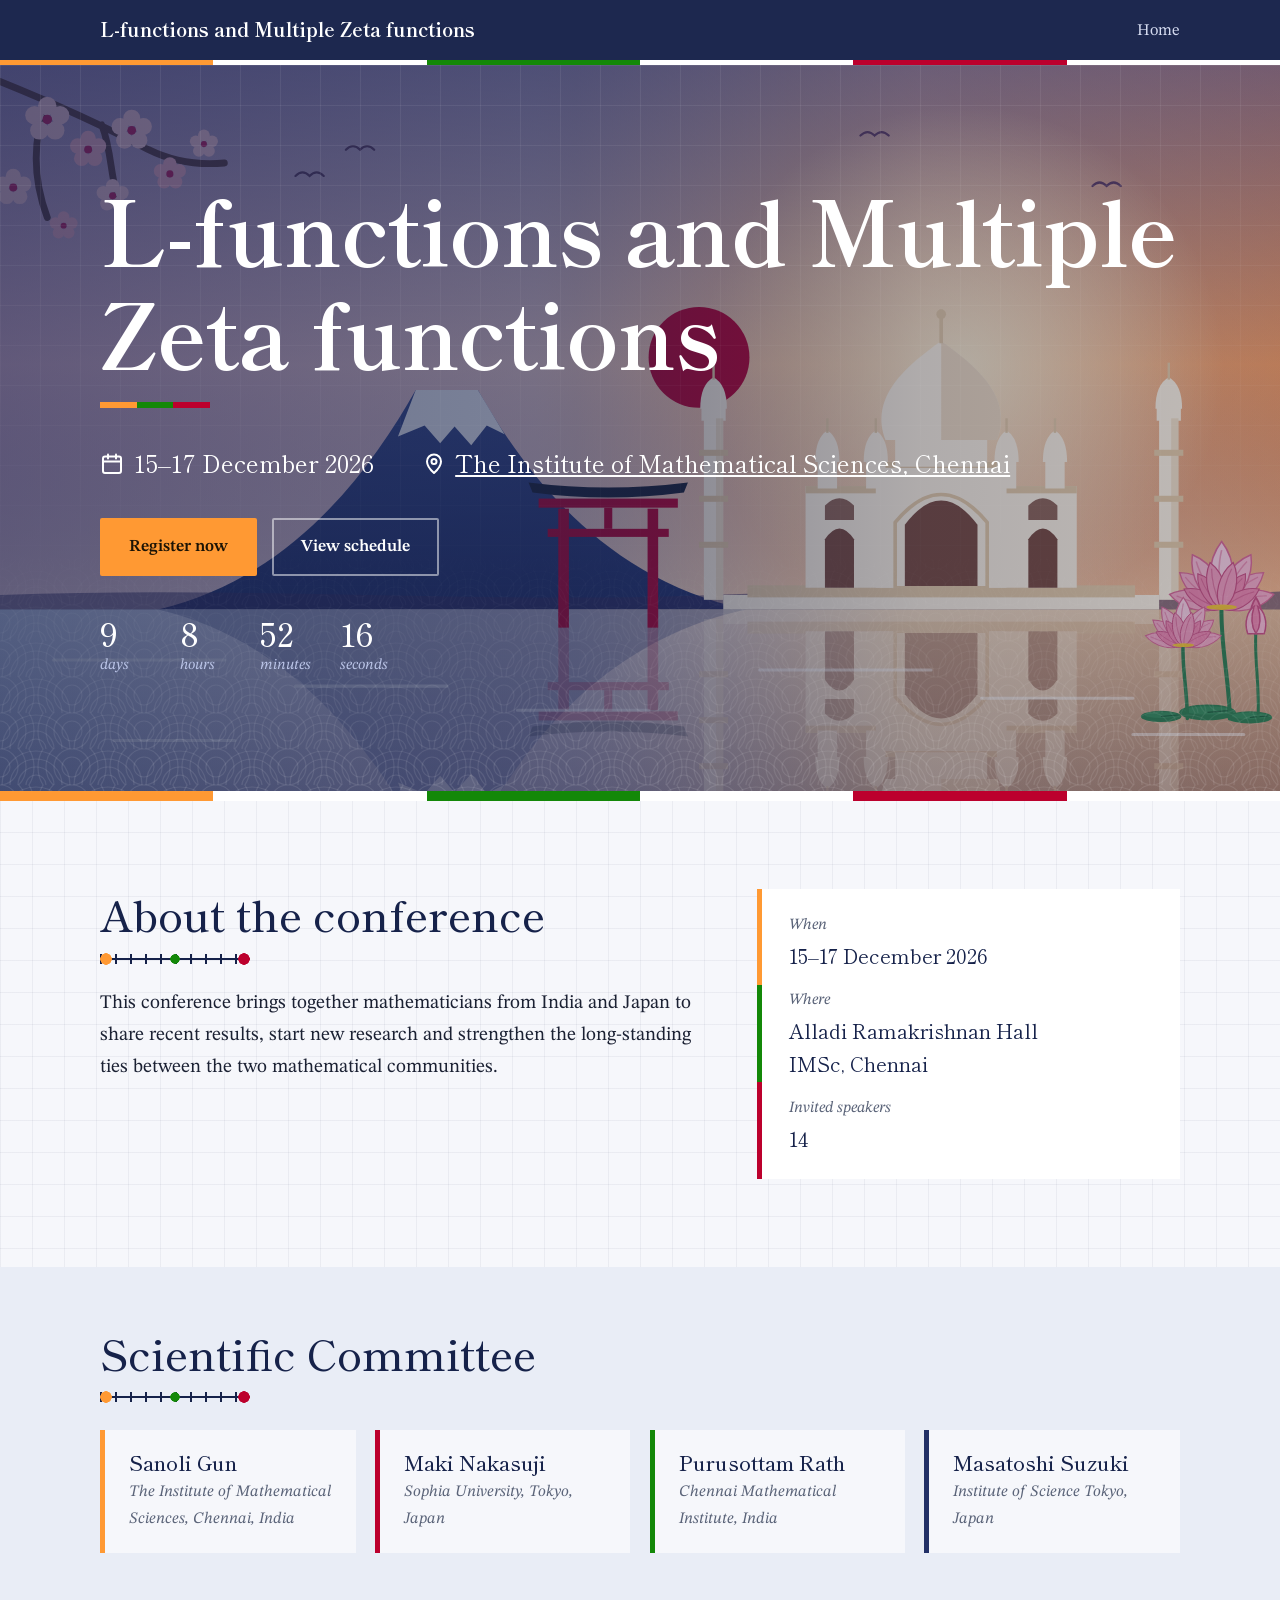
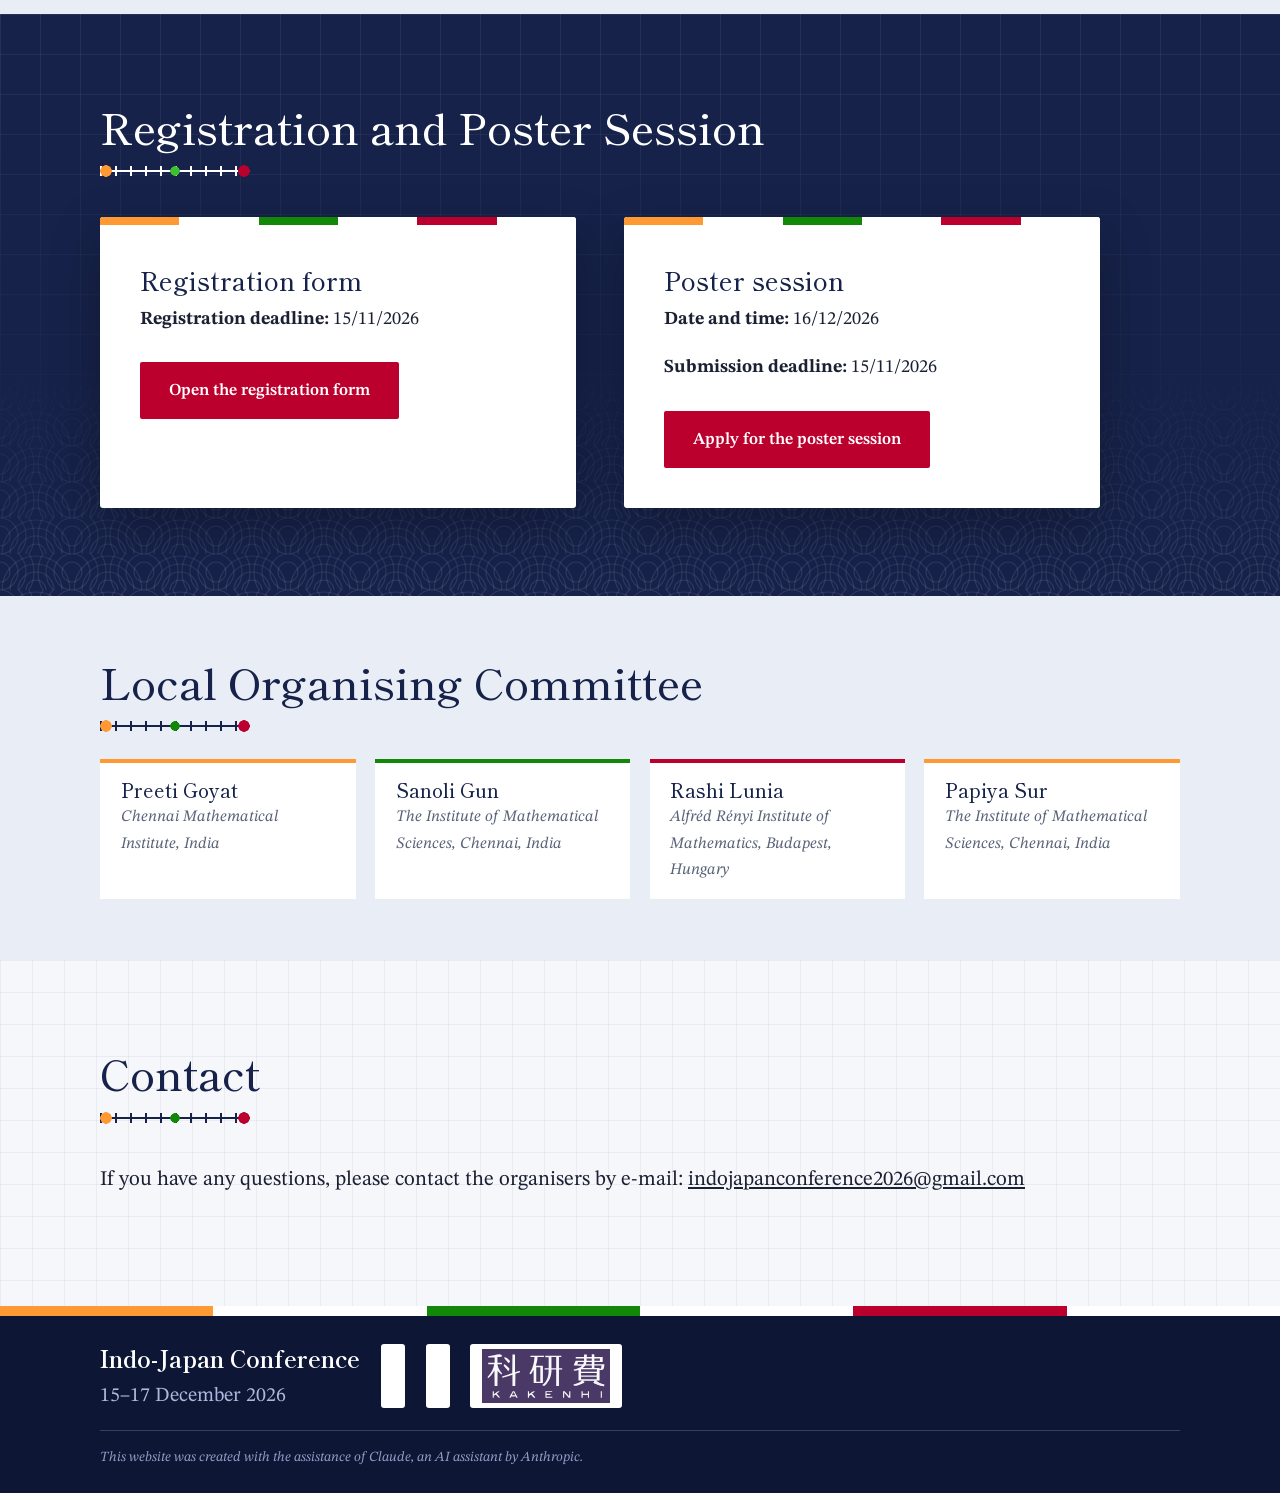
==== index.html @ 146fe0bf "Update conference description text" ====
<!DOCTYPE html>
<html lang="en">
<head>
<meta charset="UTF-8">
<meta name="viewport" content="width=device-width, initial-scale=1">
<!-- Search engines: title (about 60 characters) and description (about 155 characters) -->
<title>Indo-Japan Conference</title>
<meta name="description" content=" L-functions and Multiple Zeta functions, 15–17 December 2026, IMSc Chennai. Speakers, schedule, registration and travel information.">
<meta name="theme-color" content="#16224A">

<link rel="canonical" href="https://gkgaurav2202.github.io/L-functions and Multiple Zeta functions/">

<!-- Preview when the link is shared on WhatsApp, LinkedIn, e-mail and so on -->
<meta property="og:type" content="website">
<meta property="og: title" content=" L-functions and Multiple Zeta functions, 15–17 December 2026">
<meta property="og: description" content=" The Institute of Mathematical Sciences, Chennai. Speakers, schedule, registration and travel information.">
<meta property="og:url" content="https://gkgaurav2202.github.io/L-functions and Multiple Zeta functions/">
<meta property="og:image" content="https://gkgaurav2202.github.io/L-functions and Multiple Zeta functions/share.jpg">
<meta name="twitter:card" content="summary_large_image">

<!-- Google Search Console: remove the arrows around the next line and paste the code Google gives you -->
<meta name="google-site-verification" content="HwJJioIy0A5GZD3uEQalhHH--fMEt3Ql0PctQBB187Q" />
  
<link rel="icon" href="favicon.jpg" type="image/jpeg">
<link rel="apple-touch-icon" href="favicon.jpg">
<link rel="preconnect" href="https://fonts.googleapis.com">
<link rel="preconnect" href="https://fonts.gstatic.com" crossorigin>
<link href="https://fonts.googleapis.com/css2?family=Shippori+Mincho:wght@500;700&family=STIX+Two+Text:ital,wght@0,400;0,500;0,600;1,400;1,500&display=swap" rel="stylesheet">
<link rel="stylesheet" href="style.css">

<!-- Event information for search engines (EDIT: check the venue, and replace the address in "url") -->
<script type="application/ld+json">
{
  "@context": "https://schema.org",
  "@type": "Event",
  "name": "L-functions and Multiple Zeta functions ",
  "description": "A conference bringing together mathematicians from India and Japan to share recent results.",
  "startDate": "2026-12-15",
  "endDate": "2026-12-17",
  "eventStatus": "https://schema.org/EventScheduled",
  "eventAttendanceMode": "https://schema.org/OfflineEventAttendanceMode",
  "location": {
    "@type": "Place",
    "name": "Alladi Ramakrishnan Hall, The Institute of Mathematical Sciences",
    "address": { "@type": "PostalAddress", "addressLocality": "Chennai", "addressCountry": "IN" }
  },
  "url": "https://gkgaurav.github.io/Indo-Japan-Conference/"
}
</script>
</head>

<body>

<header class="nav" id="site-header">
  <div class="wrap">
    <a class="brand" href="index.html">L-functions and Multiple Zeta functions</a>
    <nav aria-label="Main"><ul><li><a href="index.html">Home</a></li></ul></nav>
  </div>
</header>
<script src="nav.js"></script>

<main id="top">

<!-- ================= HERO ================= -->
<div class="hero">
  <div class="hero-pics" aria-hidden="true">
    <img class="pic-scene" src="title.svg" alt="">
  </div>
  <div class="wrap">
    <h1>L-functions and Multiple Zeta functions</h1>
    <dl class="hero-meta">
      <div><dt style="position:absolute;width:1px;height:1px;overflow:hidden;clip:rect(0 0 0 0);white-space:nowrap">Dates</dt><dd><svg width="1em" height="1em" viewBox="0 0 24 24" fill="none" stroke="currentColor" stroke-width="2" stroke-linecap="round" stroke-linejoin="round" aria-hidden="true" style="vertical-align:-.12em;margin-right:.4em"><rect x="3" y="4.5" width="18" height="16.5" rx="2"/><line x1="3" y1="9.5" x2="21" y2="9.5"/><line x1="8" y1="2.5" x2="8" y2="6.5"/><line x1="16" y1="2.5" x2="16" y2="6.5"/></svg>15–17 December 2026</dd></div>
      <div><dt style="position:absolute;width:1px;height:1px;overflow:hidden;clip:rect(0 0 0 0);white-space:nowrap">Venue</dt><dd><svg width="1em" height="1em" viewBox="0 0 24 24" fill="none" stroke="currentColor" stroke-width="2" stroke-linecap="round" stroke-linejoin="round" aria-hidden="true" style="vertical-align:-.12em;margin-right:.4em"><path d="M12 21s-7-6.2-7-11.5a7 7 0 0 1 14 0C19 14.8 12 21 12 21z"/><circle cx="12" cy="9.5" r="2.5"/></svg><a href="https://www.imsc.res.in/" target="_blank" rel="noopener noreferrer">The Institute of Mathematical Sciences, Chennai</a></dd></div>
    </dl>
    <div class="hero-actions">
      <a class="btn btn-primary" href="#register">Register now</a>
      <a class="btn btn-ghost" href="schedule.html">View schedule</a>
    </div>

    <div class="countdown" id="countdown" aria-live="off" hidden>
      <div><b id="cd-d">0</b><span>days</span></div>
      <div><b id="cd-h">0</b><span>hours</span></div>
      <div><b id="cd-m">0</b><span>minutes</span></div>
      <div><b id="cd-s">0</b><span>seconds</span></div>
    </div>
  </div>
</div>
<div class="band" aria-hidden="true"></div>

<!-- ================= ABOUT ================= -->
<section id="about">
  <div class="wrap about-grid">
    <div>
      <div class="sec-head" style="margin-bottom:1.4rem">
        <h2>About the conference</h2>
      </div>
      <!-- EDIT: replace this text with your own description -->
      <p>This conference brings together mathematicians from India and Japan to share recent results, start new research and strengthen the long-standing ties between the two mathematical communities.</p>
    </div>

    <aside class="facts" aria-label="Key facts">
      <dl>
        <dt>When</dt>
        <dd>15–17 December 2026</dd>
        <dt>Where</dt>
        <dd>Alladi Ramakrishnan Hall<br>
          IMSc, Chennai</dd>
        <dt>Invited speakers</dt>
        <dd>14</dd>
      </dl>
    </aside>
  </div>
</section>
<!-- ================= SCIENTIFIC COMMITTEE ================= -->
<section id="sc" class="compact" style="background-color:#E9EDF6; background-image:none">
  <div class="wrap">
    <div class="sec-head" style="margin-bottom:1.6rem">
      <h2>Scientific Committee</h2>
    </div>

    <!-- EDIT: replace each name and institution. Copy a whole <li>...</li> block to add a member. -->
    <ul class="speakers">
      <li class="speaker"><h3>Sanoli Gun</h3><p class="aff">The Institute of Mathematical Sciences, Chennai, India</p></li>
      <li class="speaker"><h3>Maki Nakasuji</h3><p class="aff">Sophia University, Tokyo, Japan</p></li>
      <li class="speaker"><h3>Purusottam Rath</h3><p class="aff">Chennai Mathematical Institute, India</p></li>
      <li class="speaker"><h3>Masatoshi Suzuki</h3><p class="aff">Institute of Science Tokyo, Japan</p></li>
    </ul>
  </div>
</section>

<!-- ================= REGISTRATION ================= -->
<section id="register">
  <div class="wrap">
    <div class="sec-head">
      <h2>Registration and Poster Session</h2>
    </div>

    <div class="reg-grid">

      <!-- BOX 1: registration -->
      <div class="reg-card">
        <div class="reg-body">
          <h3>Registration form</h3>
          <p><b>Registration deadline:</b> 15/11/2026</p>

          <!-- EDIT: paste your Google Form link in the href below -->
          <a class="btn" href="https://forms.gle/MfZDZU5f17SKBm5NA" target="_blank" rel="noopener noreferrer">Open the registration form</a>
        </div>
      </div>

      <!-- BOX 2: poster session (EDIT every "To be announced"; delete this whole box if you do not want it) -->
      <div class="reg-card">
        <div class="reg-body">
          <h3>Poster session</h3>
          <p><b>Date and time:</b> 16/12/2026</p>
          <p><b>Submission deadline:</b> 15/11/2026</p>
          <!-- EDIT: paste the link of the poster form (or an email link such as mailto:your-email@example.com) in the href below -->
          <a class="btn" href="https://forms.gle/d2ALkyGEgwiprrQc6" target="_blank" rel="noopener noreferrer">Apply for the poster session</a>
        </div>
      </div>

    </div>
  </div>
</section>


  <!-- ================= LOCAL ORGANISING COMMITTEE ================= -->
<section id="oc" class="compact"  style="background-color:#E9EDF6; background-image:none">
  <div class="wrap">
    <div class="sec-head" style="margin-bottom:1.6rem">
      <h2>Local Organising Committee</h2>
    </div>
    <ul class="organisers">
      <li><h3>Preeti Goyat</h3><p>Chennai Mathematical Institute, India</p></li>
      <li><h3>Sanoli Gun </h3><p>The Institute of Mathematical Sciences, Chennai, India</p></li>
      <li><h3>Rashi Lunia </h3><p>Alfréd Rényi Institute of Mathematics, Budapest, Hungary</p></li>
      <li><h3>Papiya Sur</h3><p>The Institute of Mathematical Sciences, Chennai, India</p></li>
    </ul>
  </div>
</section>
  <!-- ================= CONTACT ================= -->
<section id="contact">
  <div class="wrap">
    <div class="sec-head">
      <h2>Contact</h2>
    </div>
    <div class="info-grid">
        <p>If you have any questions, please contact the organisers by e-mail:
        <a href="mailto:indojapanconference2026@gmail.com">indojapanconference2026@gmail.com</a></p>
      </div>
    </div>
</section>

</main>

<footer id="site-footer">
  <div class="wrap"><div><strong>L-functions and Multiple Zeta functions</strong><br>15–17 December 2026</div></div>
</footer>
<script src="footer.js"></script>

<script>
  // Countdown to 15 December 2026, 09:00 local time
  (function () {
    var target = new Date(2026, 11, 15, 9, 0, 0).getTime();
    var box = document.getElementById('countdown');
    var d = document.getElementById('cd-d'), h = document.getElementById('cd-h'),
        m = document.getElementById('cd-m'), s = document.getElementById('cd-s');
    function tick() {
      var diff = target - Date.now();
      if (diff <= 0) { box.hidden = true; return; }
      box.hidden = false;
      d.textContent = Math.floor(diff / 864e5);
      h.textContent = Math.floor(diff % 864e5 / 36e5);
      m.textContent = Math.floor(diff % 36e5 / 6e4);
      s.textContent = Math.floor(diff % 6e4 / 1e3);
    }
    tick();
    setInterval(tick, 1000);
  })();
</script>
</body>
</html>
---- style.css ----
/* ============ Indo-Japan Conference: shared stylesheet ============ */
:root {
  /* India */
  --saffron:  #FF9933;
  --green:    #138808;
  /* Japan */
  --crimson:  #BC002D;
  /* Shared indigo */
  --indigo:   #16224A;
  --indigo-2: #223067;

  --paper:    #F6F7FB;
  --white:    #FFFFFF;
  --ink:      #1B2133;
  --muted:    #5B6479;
  --line:     #D9DEE9;

  /* saffron | white | green  ·  white | crimson | white */
  --ribbon: linear-gradient(90deg,
    var(--saffron) 0 16.66%, #fff 16.66% 33.33%, var(--green) 33.33% 50%,
    #fff 50% 66.66%, var(--crimson) 66.66% 83.33%, #fff 83.33% 100%);

  /* wave pattern used on the dark sections */
  --waves: url("data:image/svg+xml,%3Csvg xmlns='http://www.w3.org/2000/svg' width='72' height='36' viewBox='0 0 72 36'%3E%3Cg fill='none' stroke='%23ffffff' stroke-opacity='.10' stroke-width='1.2'%3E%3Ccircle cx='36' cy='36' r='34'/%3E%3Ccircle cx='36' cy='36' r='26'/%3E%3Ccircle cx='36' cy='36' r='18'/%3E%3Ccircle cx='36' cy='36' r='10'/%3E%3Ccircle cx='0' cy='18' r='34'/%3E%3Ccircle cx='0' cy='18' r='26'/%3E%3Ccircle cx='0' cy='18' r='18'/%3E%3Ccircle cx='0' cy='18' r='10'/%3E%3Ccircle cx='72' cy='18' r='34'/%3E%3Ccircle cx='72' cy='18' r='26'/%3E%3Ccircle cx='72' cy='18' r='18'/%3E%3Ccircle cx='72' cy='18' r='10'/%3E%3C/g%3E%3C/svg%3E");

  --display: "Shippori Mincho", "Hiragino Mincho ProN", "Noto Serif", Georgia, serif;
  --text:    "STIX Two Text", "Times New Roman", Times, Georgia, serif;
  --wrap: 1080px;
}

*, *::before, *::after { box-sizing: border-box; }
html { scroll-behavior: smooth; scroll-padding-top: 72px; }
body {
  margin: 0;
  font-family: var(--text);
  font-size: 1.15rem;
  line-height: 1.65;
  color: var(--ink);
  background-color: var(--paper);
  background-image:
    linear-gradient(rgba(22,34,74,.05) 1px, transparent 1px),
    linear-gradient(90deg, rgba(22,34,74,.05) 1px, transparent 1px);
  background-size: 32px 32px;
  -webkit-font-smoothing: antialiased;
}
h1, h2, h3 { font-family: var(--display); font-weight: 500; line-height: 1.15; margin: 0; }
p { margin: 0 0 1em; }
a { color: inherit; }
:focus-visible { outline: 3px solid var(--saffron); outline-offset: 3px; border-radius: 2px; }
.wrap { width: min(var(--wrap), 100% - 2.5rem); margin-inline: auto; }

/* ---------- Navigation ---------- */
.nav { position: sticky; top: 0; z-index: 50; background: rgba(22,34,74,.97); backdrop-filter: blur(6px); }
.nav::after { content: ""; display: block; height: 5px; background: var(--ribbon); }
.nav .wrap { display: flex; align-items: center; justify-content: space-between; gap: 1.2rem; min-height: 60px; }
.brand { color: #fff; text-decoration: none; font-family: var(--display); font-size: 1.2rem; font-weight: 700; white-space: nowrap; }
.nav nav { min-width: 0; }
.nav ul { list-style: none; display: flex; gap: 1.5rem; margin: 0; padding: 0; overflow-x: auto; scrollbar-width: none; }
.nav ul::-webkit-scrollbar { display: none; }
.nav li a { color: #D5DBF0; text-decoration: none; font-size: 1.02rem; white-space: nowrap; padding: .3rem 0; border-bottom: 2px solid transparent; }
.nav li a:hover, .nav li a[aria-current="page"] { color: #fff; border-color: var(--saffron); }
@media (max-width: 1000px) { .brand { display: none; } }

/* ---------- Hero (home and page banners) ---------- */
.hero {
  position: relative; overflow: hidden; isolation: isolate;
  background: var(--indigo); color: #fff;
  padding: clamp(4rem, 9vw, 7rem) 0 clamp(4.5rem, 9vw, 7rem);
}
.hero.slim { padding: clamp(3rem, 6vw, 4.5rem) 0 clamp(3.2rem, 6vw, 4.8rem); }
.hero::after {   /* graph-paper grid fading downward */
  content: ""; position: absolute; inset: 0; z-index: -3;
  background-image:
    linear-gradient(rgba(255,255,255,.07) 1px, transparent 1px),
    linear-gradient(90deg, rgba(255,255,255,.07) 1px, transparent 1px);
  background-size: 40px 40px;
  -webkit-mask-image: linear-gradient(to bottom, #000 0%, transparent 80%);
          mask-image: linear-gradient(to bottom, #000 0%, transparent 80%);
}
.hero::before {  /* seigaiha waves rising from the bottom */
  content: ""; position: absolute; inset: 0; z-index: -3;
  background-image: var(--waves);
  background-size: 72px 36px;
  -webkit-mask-image: linear-gradient(to top, #000 0%, transparent 34%);
          mask-image: linear-gradient(to top, #000 0%, transparent 34%);
}
.hero h1 { font-size: clamp(2.7rem, 7.5vw, 5.6rem); font-weight: 700; letter-spacing: -.01em; }
.hero.slim h1 { font-size: clamp(2.3rem, 5.5vw, 3.8rem); }
.hero h1::after {
  content: ""; display: block; width: 110px; height: 6px; margin-top: 1.2rem;
  background: linear-gradient(90deg, var(--saffron) 0 33.3%, var(--green) 33.3% 66.6%, var(--crimson) 66.6% 100%);
}
.hero .theme { margin: 1.3rem 0 0; font-style: italic; font-size: clamp(1.4rem, 3vw, 2rem); color: #FFD7A6; }
.hero-meta { margin: 2.2rem 0 0; display: flex; flex-wrap: wrap; gap: 1.2rem 3rem; }
.hero-meta dt { font-size: .95rem; color: #B9C3E6; font-style: italic; }
.hero-meta dd { margin: 0; font-family: var(--display); font-size: 1.5rem; }
.hero-actions { margin-top: 2.2rem; display: flex; flex-wrap: wrap; gap: .9rem; }
.btn {
  display: inline-block; padding: .8rem 1.7rem; border-radius: 2px;
  font-weight: 600; font-size: 1.05rem; text-decoration: none;
  border: 2px solid transparent; transition: background .2s, color .2s, border-color .2s;
}
.btn-primary { background: var(--saffron); color: #1b1305; }
.btn-primary:hover { background: #FFAA55; }
.btn-ghost { border-color: rgba(255,255,255,.5); color: #fff; }
.btn-ghost:hover { background: rgba(255,255,255,.12); }

.countdown { margin-top: 2.6rem; display: flex; gap: 1.6rem; }
.countdown div { min-width: 3.4rem; }
.countdown b { display: block; font-family: var(--display); font-size: 2rem; font-weight: 500; line-height: 1; }
.countdown span { font-size: .95rem; color: #B9C3E6; font-style: italic; }
.countdown[hidden] { display: none; }

/* Framed definition in the hero */
.blackboard {
  margin-top: 3rem; padding: 1.2rem 1.6rem .6rem;
  border: 1px solid rgba(255,255,255,.3); outline: 1px solid rgba(255,255,255,.14); outline-offset: 5px;
  background: rgba(8,14,40,.38); color: #fff; overflow-x: auto;
}
.blackboard .tex { font-size: clamp(.95rem, 2.1vw, 1.4rem); }
.blackboard mjx-container { margin: .3em 0 !important; }
.blackboard .cap { margin: .2rem 0 .6rem; font-size: 1rem; color: #C8D0EC; font-style: italic; }

.band { height: 10px; background: var(--ribbon); }

/* ---------- Sections ---------- */
section { padding: clamp(3.2rem, 7vw, 5.5rem) 0; }
section.compact { padding: clamp(2.5rem, 5vw, 3.8rem) 0; }
.sec-head { max-width: 60ch; margin-bottom: 2.4rem; }
.sec-head h2 { font-size: clamp(1.9rem, 4.2vw, 2.7rem); color: var(--indigo); }
.sec-head h2::after {   /* number line */
  content: ""; display: block; width: 150px; height: 14px; margin-top: .8rem;
  background:
    radial-gradient(circle at 6px 50%, var(--saffron) 5.5px, transparent 6px),
    radial-gradient(circle at calc(100% - 6px) 50%, var(--crimson) 5.5px, transparent 6px),
    radial-gradient(circle at 50% 50%, var(--green) 4.5px, transparent 5px),
    repeating-linear-gradient(90deg, var(--indigo) 0 2px, transparent 2px 15px) center / 100% 10px no-repeat,
    linear-gradient(var(--indigo), var(--indigo)) center / 100% 2px no-repeat;
}
.sec-head p { margin-top: .9rem; color: var(--muted); font-style: italic; }

/* About */
.about-grid { display: grid; grid-template-columns: 1.4fr 1fr; gap: clamp(2rem, 5vw, 4rem); align-items: start; }
.about-grid p { font-size: 1.2rem; }
.theorem { margin: 1.6rem 0 0; padding: 1rem 1.4rem .6rem; background: var(--white); border-left: 4px solid var(--crimson); }
.theorem p { font-size: 1.12rem; }
.facts {
  background: var(--white); padding: 1.5rem 1.7rem;
  border-left: 5px solid; border-image: linear-gradient(to bottom, var(--saffron) 0 33.3%, var(--green) 33.3% 66.6%, var(--crimson) 66.6% 100%) 1;
}
.facts dl { margin: 0; }
.facts dt { font-size: .98rem; color: var(--muted); font-style: italic; }
.facts dd { margin: 0 0 1rem; font-family: var(--display); font-size: 1.25rem; color: var(--indigo); }
.facts dd:last-child { margin-bottom: 0; }
@media (max-width: 800px) { .about-grid { grid-template-columns: 1fr; } }

/* Speakers */
#speakers { background-color: var(--white); background-image: none; }
.speakers { list-style: none; margin: 0; padding: 0; display: grid; grid-template-columns: repeat(auto-fill, minmax(250px, 1fr)); gap: 1.2rem; }
.speaker { --c: var(--saffron); padding: 1.3rem 1.5rem; background: var(--paper); border-left: 5px solid var(--c); }
.speaker:nth-child(4n+2) { --c: var(--crimson); }
.speaker:nth-child(4n+3) { --c: var(--green); }
.speaker:nth-child(4n+4) { --c: var(--indigo-2); }
.speaker h3 { font-size: 1.3rem; color: var(--indigo); }
.speaker .aff { margin: .3rem 0 0; font-size: 1rem; color: var(--muted); font-style: italic; }

/* Organisers */
.organisers { list-style: none; margin: 0; padding: 0; display: flex; flex-wrap: nowrap; gap: 1.2rem; }
.organisers li { flex: 1 1 0; min-width: 0; padding: 1rem 1.3rem; background: var(--white); border-top: 4px solid var(--saffron); }
.organisers li:nth-child(3n+2) { border-top-color: var(--green); }
.organisers li:nth-child(3n+3) { border-top-color: var(--crimson); }
.organisers h3 { font-size: 1.2rem; color: var(--indigo); }
.organisers p { margin: .2rem 0 0; font-size: 1rem; color: var(--muted); font-style: italic; }
@media (max-width: 800px) { .organisers { flex-wrap: wrap; } .organisers li { flex: 1 1 240px; } }

/* Schedule page */
.daynav { display: flex; flex-wrap: wrap; gap: .6rem; margin-bottom: 1rem; }
.daynav a {
  padding: .6rem 1.3rem; border: 2px solid var(--indigo); background: var(--white); color: var(--indigo);
  text-decoration: none; font-weight: 600; border-radius: 2px;
}
.daynav a:hover { background: var(--indigo); color: #fff; box-shadow: 0 4px 0 var(--saffron); }
.day { padding: 2.2rem 0 1rem; }
.timeline { list-style: none; margin: 0; padding: 0; border-left: 3px solid var(--indigo); }
.timeline li { position: relative; display: grid; grid-template-columns: 9.5rem 1fr; gap: 1rem; padding: .9rem 0 .9rem 1.6rem; }
.timeline li::before {
  content: ""; position: absolute; left: -10px; top: 1.35rem; width: 17px; height: 17px; border-radius: 50%;
  background: var(--indigo-2); border: 3px solid var(--indigo-2);
}
.timeline li.break::before { border-color: var(--saffron); background: var(--saffron); }
.timeline li.lunch::before { border-color: var(--green);   background: var(--green); }
.timeline li.main::before  { border-color: var(--crimson); background: var(--crimson); }
.timeline time { font-family: var(--display); font-weight: 700; color: var(--indigo); }
.timeline h3 { font-family: var(--text); font-size: 1.15rem; font-weight: 600; }
.timeline p { margin: .1rem 0 0; color: var(--muted); font-size: 1.02rem; font-style: italic; }
.legend { display: flex; flex-wrap: wrap; gap: .4rem 1.4rem; margin: 2.2rem 0 0; font-size: 1rem; color: var(--muted); }
.legend i { display: inline-block; width: 11px; height: 11px; border-radius: 50%; margin-right: .4rem; vertical-align: -1px; }
.note { margin-top: .8rem; font-size: 1rem; color: var(--muted); font-style: italic; }
@media (max-width: 600px) { .timeline li { grid-template-columns: 1fr; gap: .1rem; } }

/* Photos page */
.gallery { display: grid; grid-template-columns: repeat(auto-fill, minmax(270px, 1fr)); gap: 1.4rem; }
.gallery figure { --c: var(--saffron); margin: 0; background: var(--white); border-top: 4px solid var(--c); padding-bottom: .7rem; }
.gallery figure:nth-child(3n+2) { --c: var(--green); }
.gallery figure:nth-child(3n+3) { --c: var(--crimson); }
.gallery img { display: block; width: 100%; aspect-ratio: 4 / 3; object-fit: cover; cursor: zoom-in; }
.gallery figcaption { padding: .6rem 1rem 0; font-size: 1rem; color: var(--muted); font-style: italic; }
.gallery .box {
  aspect-ratio: 4 / 3; display: grid; place-items: center; color: var(--muted); font-style: italic;
  background-color: var(--paper);
  background-image:
    linear-gradient(rgba(22,34,74,.07) 1px, transparent 1px),
    linear-gradient(90deg, rgba(22,34,74,.07) 1px, transparent 1px);
  background-size: 20px 20px;
}
.lightbox { position: fixed; inset: 0; z-index: 100; display: none; place-items: center; padding: 1.5rem; background: rgba(14,22,53,.93); cursor: zoom-out; }
.lightbox.open { display: grid; }
.lightbox img { max-width: 100%; max-height: 90vh; box-shadow: 0 10px 40px rgba(0,0,0,.5); }

/* Registration */
#register { background-color: var(--indigo); background-image: none; color: #fff; position: relative; overflow: hidden; isolation: isolate; }
#register .wrap { position: relative; }
#register::before {   /* waves rising from the bottom */
  content: ""; position: absolute; inset: 0; z-index: -3; pointer-events: none;
  background-image: var(--waves); background-size: 72px 36px;
  -webkit-mask-image: linear-gradient(to top, #000 0%, transparent 40%);
          mask-image: linear-gradient(to top, #000 0%, transparent 40%);
}
#register::after {    /* graph-paper grid fading downward */
  content: ""; position: absolute; inset: 0; z-index: -3; pointer-events: none;
  background-image:
    linear-gradient(rgba(255,255,255,.07) 1px, transparent 1px),
    linear-gradient(90deg, rgba(255,255,255,.07) 1px, transparent 1px);
  background-size: 40px 40px;
  -webkit-mask-image: linear-gradient(to bottom, #000 0%, transparent 80%);
          mask-image: linear-gradient(to bottom, #000 0%, transparent 80%);
}
#register .sec-head h2 { color: #fff; }
#register .sec-head h2::after {
  background:
    radial-gradient(circle at 6px 50%, var(--saffron) 5.5px, transparent 6px),
    radial-gradient(circle at calc(100% - 6px) 50%, var(--crimson) 5.5px, transparent 6px),
    radial-gradient(circle at 50% 50%, #3fbf2f 4.5px, transparent 5px),
    repeating-linear-gradient(90deg, #fff 0 2px, transparent 2px 15px) center / 100% 10px no-repeat,
    linear-gradient(#fff, #fff) center / 100% 2px no-repeat;
}
#register .sec-head p { color: #C5CDEA; }
.reg-grid { display: grid; grid-template-columns: repeat(auto-fit, minmax(min(100%, 400px), 1fr)); gap: 1.6rem 3rem; max-width: 1000px; }
.reg-card { background: var(--white); color: var(--ink); border-radius: 3px; overflow: hidden; box-shadow: 0 18px 50px rgba(0,0,0,.28); }
.reg-card::before { content: ""; display: block; height: 8px; background: var(--ribbon); }
.reg-body { padding: clamp(1.6rem, 4vw, 2.5rem); }
.reg-body h3 { font-size: 1.6rem; color: var(--indigo); margin-bottom: .6rem; }
.reg-body .btn { margin-top: .6rem; background: var(--crimson); color: #fff; }
.reg-body .btn:hover { background: #D8123F; }
.reg-foot { padding: 1rem clamp(1.6rem, 4vw, 2.5rem); background: #FFF1DD; border-top: 4px solid var(--saffron); font-weight: 600; color: #6B3E05; }
.reg-grid + .reg-foot { max-width: 1000px; margin-top: 1.6rem; border-radius: 3px; }


/* Venue / contact */
.info-grid { display: grid; grid-template-columns: repeat(auto-fit, minmax(260px, 1fr)); gap: 1.4rem; font-size: 1.3rem;}
.info { background: var(--white); padding: 1.5rem; border-top: 5px solid var(--green); }
.info:nth-child(2) { border-top-color: var(--crimson); }
.info h3 { font-size: 1.65rem; color: var(--indigo); margin-bottom: .5rem; }
.info p:last-child { margin-bottom: 0; }

/* Footer */
footer { background: #0E1635; color: #AEB8DC; padding: 0 0 1.1rem; font-size: 1.02rem; }
footer::before { content: ""; display: block; height: 8px; background: var(--ribbon); margin-bottom: 1.1rem; }
footer .wrap { display: flex; flex-wrap: wrap; justify-content: space-between; gap: 1rem; }
footer strong { color: #fff; font-family: var(--display); font-size: 1.1rem; }
footer em { color: #FFD7A6; }
/* logos next to the conference name */
footer .footer-id { display: flex; flex-wrap: wrap; align-items: center; gap: .6rem 1rem; }
footer .footer-id img { display: block; height: 52px; width: auto; max-width: 100%; background: #fff; padding: 4px 10px; border-radius: 3px; }
/* one-line title: the big heading above the boxes */
#register .sec-head { max-width: none; }
#register .sec-head h2 { white-space: nowrap; font-size: max(1rem, min(clamp(1.9rem, 4.2vw, 2.7rem), calc((100vw - 2.5rem) / 16.4))); }

/* small "5 minute break" rows between talks */
.timeline li.gap { padding-top: 0; padding-bottom: 0; }
.timeline li.gap::before { width: 11px !important; height: 11px !important; left: -7px !important; top: .40rem !important; border: 2px solid #A9B1C4 !important; background: #ffffff !important; }
.timeline li.gap p { margin: 0 !important; line-height: 1.3 !important; font-size: 1.15rem !important; font-style: italic; color: #343C52 !important; }
.timeline p.dur { margin-top: .05rem; font-size: .92rem; color: #434C61; }
.timeline h3 .ttl { font-weight: 400; }
.timeline h3 .no { font-weight: 400; font-size: .85em; color: var(--muted); }
/* one panorama (Japan on the left, India on the right) behind the home page title */
.hero-pics { position: absolute; inset: 0; z-index: -4; pointer-events: none; }
.hero-pics img { position: absolute; inset: 0; width: 100%; height: 100%; object-fit: cover; object-position: 60% bottom; }
.hero-pics::after { content: ""; position: absolute; inset: 0; background: linear-gradient(to right, rgba(22, 34, 74, .66) 0%, rgba(22, 34, 74, .56) 45%, rgba(22, 34, 74, .34) 72%, rgba(22, 34, 74, .26) 100%); }
@media (max-width: 700px) {
  .hero-pics { background: linear-gradient(to right, #9683B3, #998BB0 42%, #988094 62%, #967081); }
  .hero-pics img { top: auto; bottom: 0; height: auto; aspect-ratio: 16 / 9; object-fit: contain; }
  .hero:not(.slim) { padding-bottom: calc(56.25vw + 2rem); }
  .hero-pics::after { background: linear-gradient(to top, rgba(22, 34, 74, .2) 0, rgba(22, 34, 74, .2) 56.25vw, rgba(22, 34, 74, .62) calc(56.25vw + 3.5rem), rgba(22, 34, 74, .62) 100%); }
}
@media (min-width: 1300px) {
  .hero-pics {
    background:
      linear-gradient(to bottom, #9683B3 0, #F3C3D6 55%, #F7D4D8 73%, #8F7993 73.1%, #8F7993 75%, #CBD7EC 75%, #959DC1 100%) left / 50% 100% no-repeat,
      linear-gradient(to bottom, #967081 0, #F29A5E 55%, #F6BA8C 73%, #8F6E71 73.1%, #8F6E71 75%, #E1B391 75%, #AB7F67 100%) right / 50% 100% no-repeat;
  }
  .hero-pics img { inset: 0 auto 0 50%; width: auto; height: 100%; transform: translateX(-50%); object-fit: fill; -webkit-mask-image: linear-gradient(to right, transparent 0, #000 8%, #000 96%, transparent 100%); mask-image: linear-gradient(to right, transparent 0, #000 8%, #000 96%, transparent 100%); }
}

/* Local Organising Committee: one line on screens 480 px and wider, normal 30 px size on phones */
@media (min-width: 480px) {
  #oc .sec-head { max-width: none; }
  #oc .sec-head h2 { white-space: nowrap; }
}

/* bigger footer, and the line saying Claude was used */
footer { padding: 0 0 1.5rem; font-size: 1.25rem; }
footer::before { height: 10px; margin-bottom: 1.4rem; }
footer .wrap { gap: 1.3rem; }
footer strong { font-size: 1.45rem; }
footer .footer-id { gap: .8rem 1.3rem; }
footer .footer-id img { height: 64px; padding: 5px 12px; }
footer .footer-note { flex: 1 1 100%; margin: 1.1rem 0 0; padding-top: .9rem; border-top: 1px solid rgba(255,255,255,.18); font-size: .7em; font-style: italic; color: #8F9BC4; }
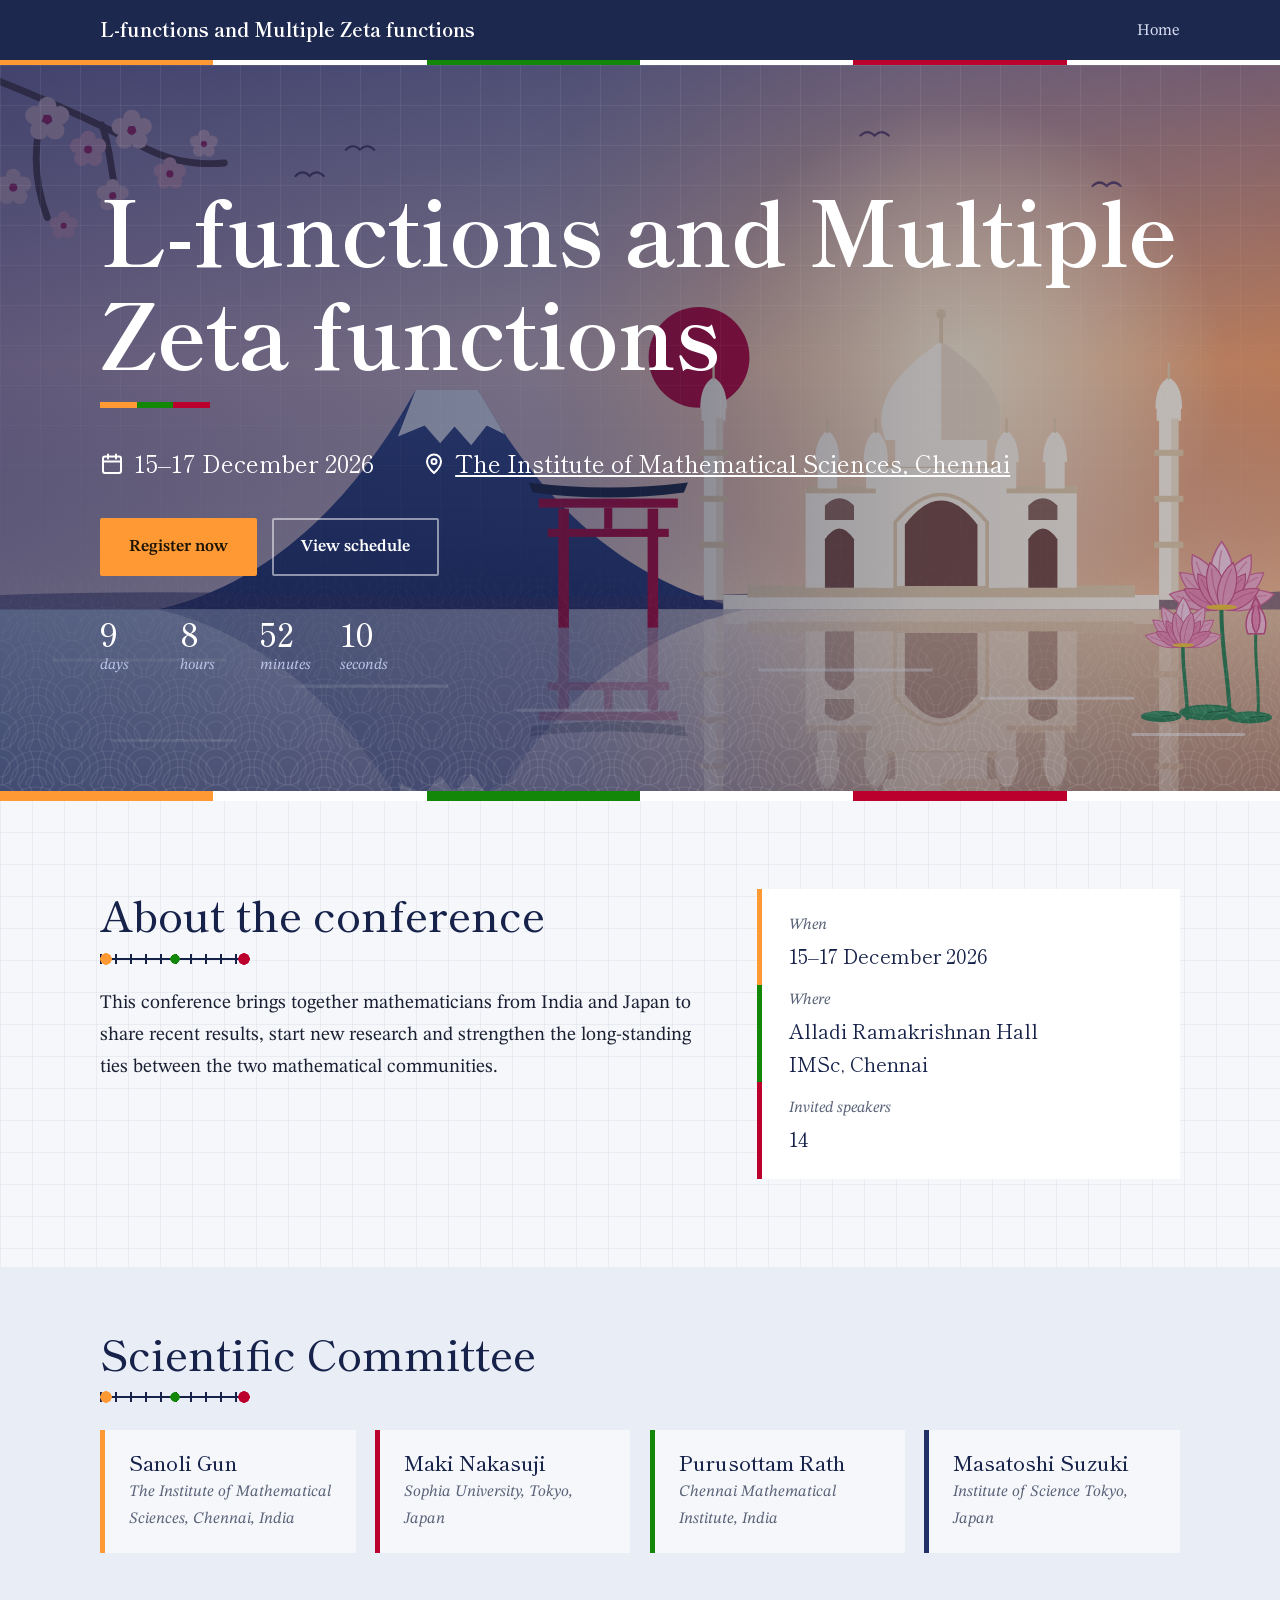
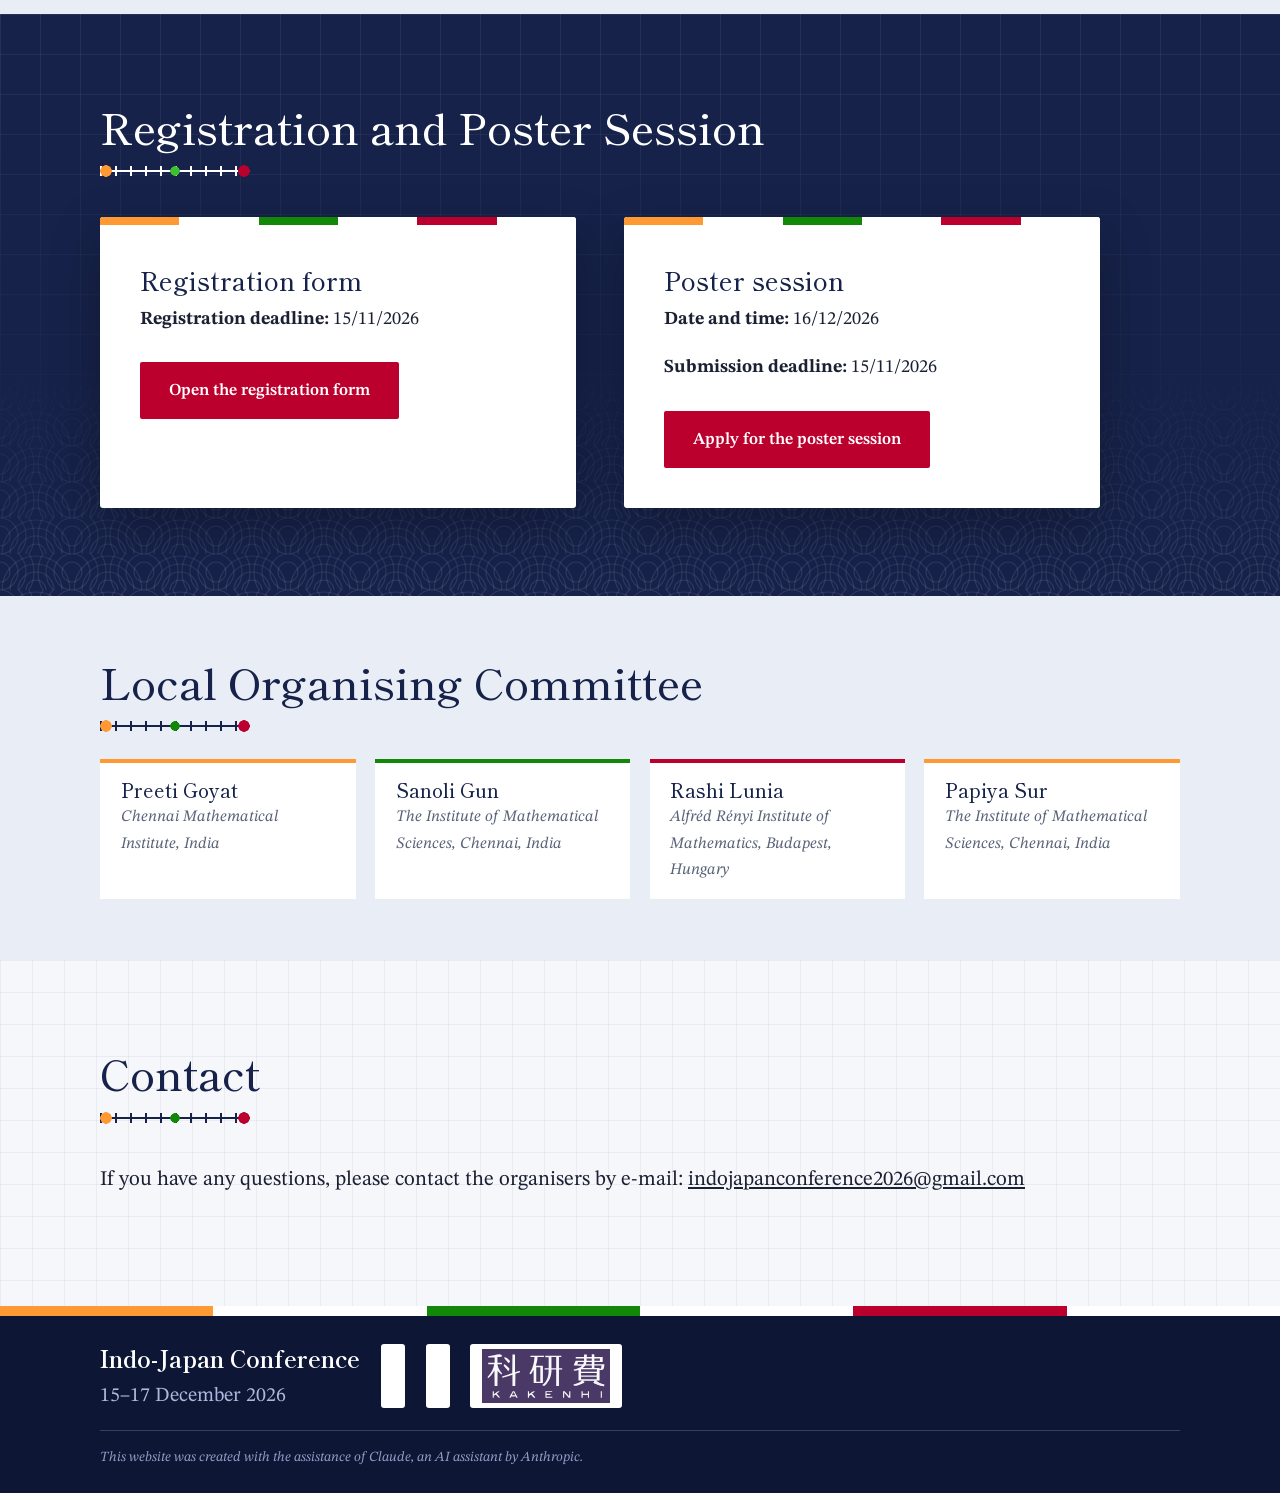
==== commit dc30066a: "Update title for Indo-Japan Conference to L-functions" ====
--- a/index.html
+++ b/index.html
@@ -4,7 +4,7 @@
 <meta charset="UTF-8">
 <meta name="viewport" content="width=device-width, initial-scale=1">
 <!-- Search engines: title (about 60 characters) and description (about 155 characters) -->
-<title>Indo-Japan Conference</title>
+<title>L-functions and Multiple Zeta functions</title>
 <meta name="description" content=" L-functions and Multiple Zeta functions, 15–17 December 2026, IMSc Chennai. Speakers, schedule, registration and travel information.">
 <meta name="theme-color" content="#16224A">
 
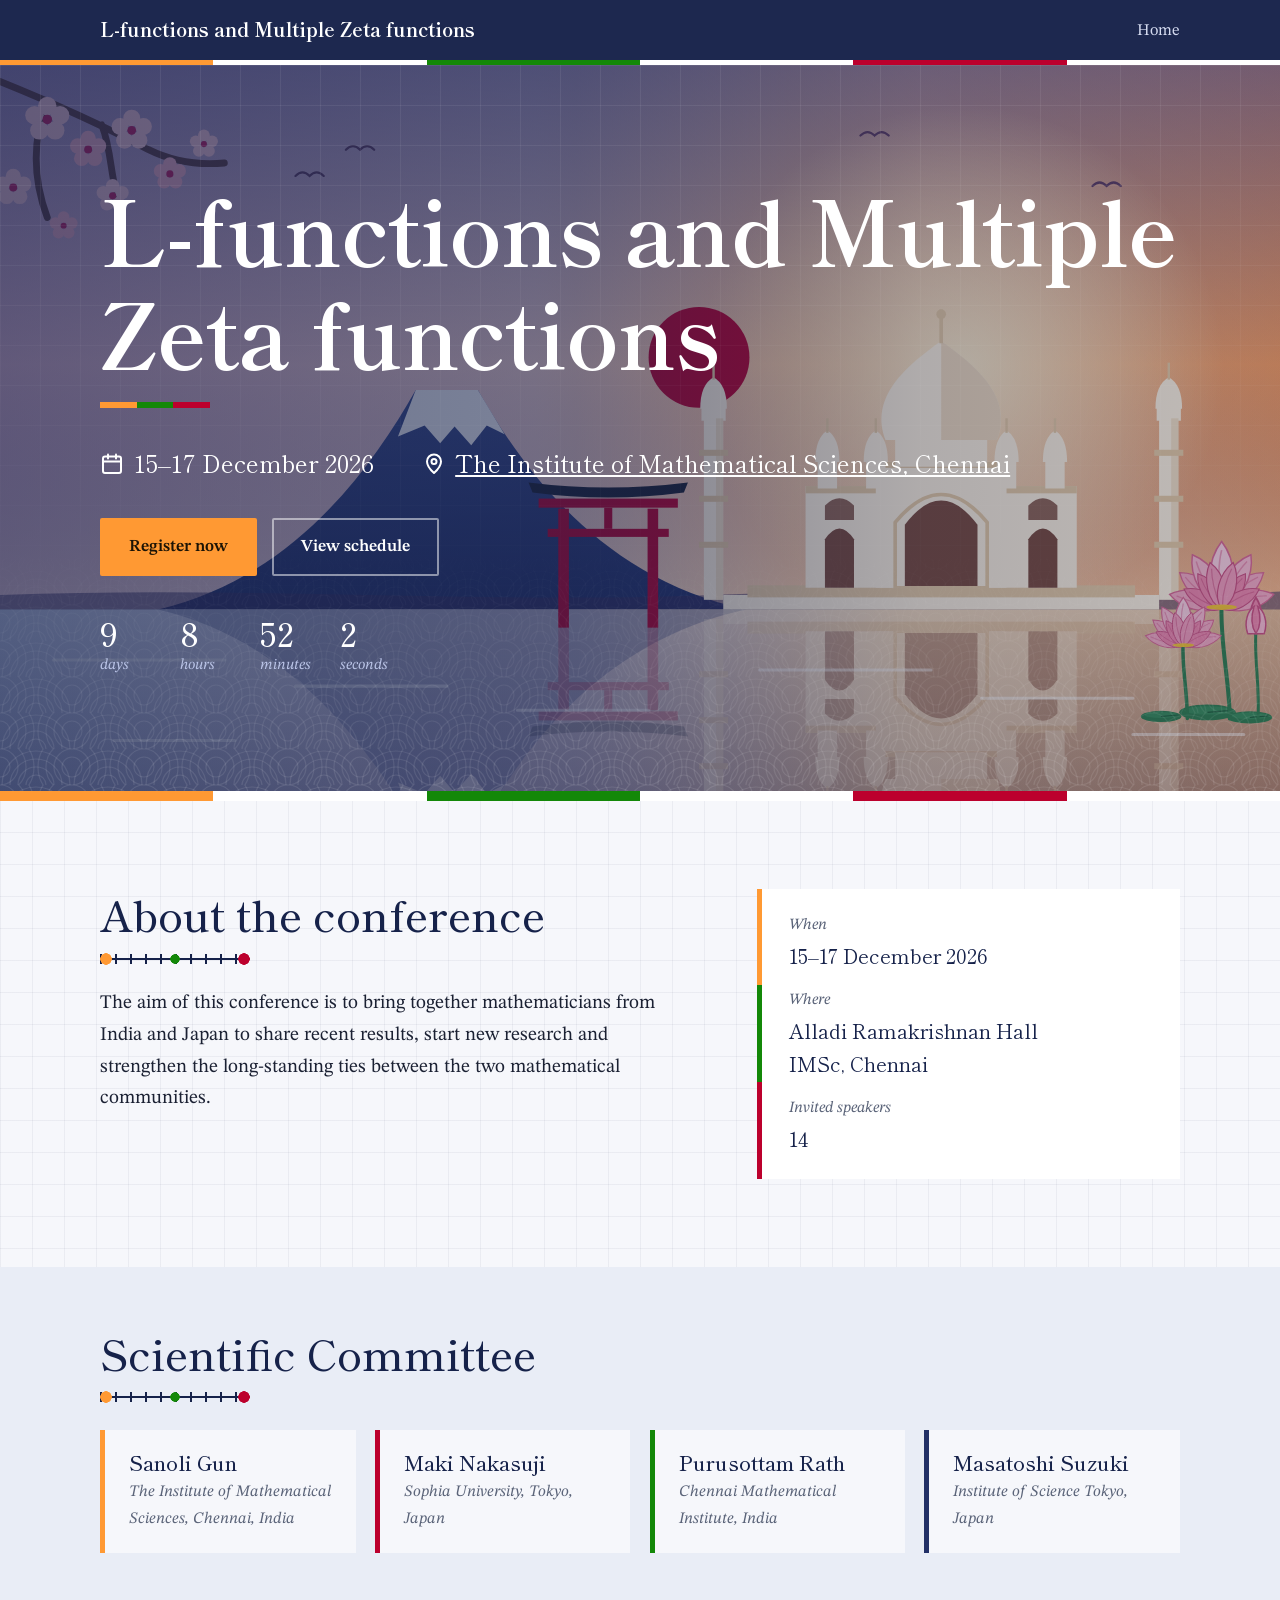
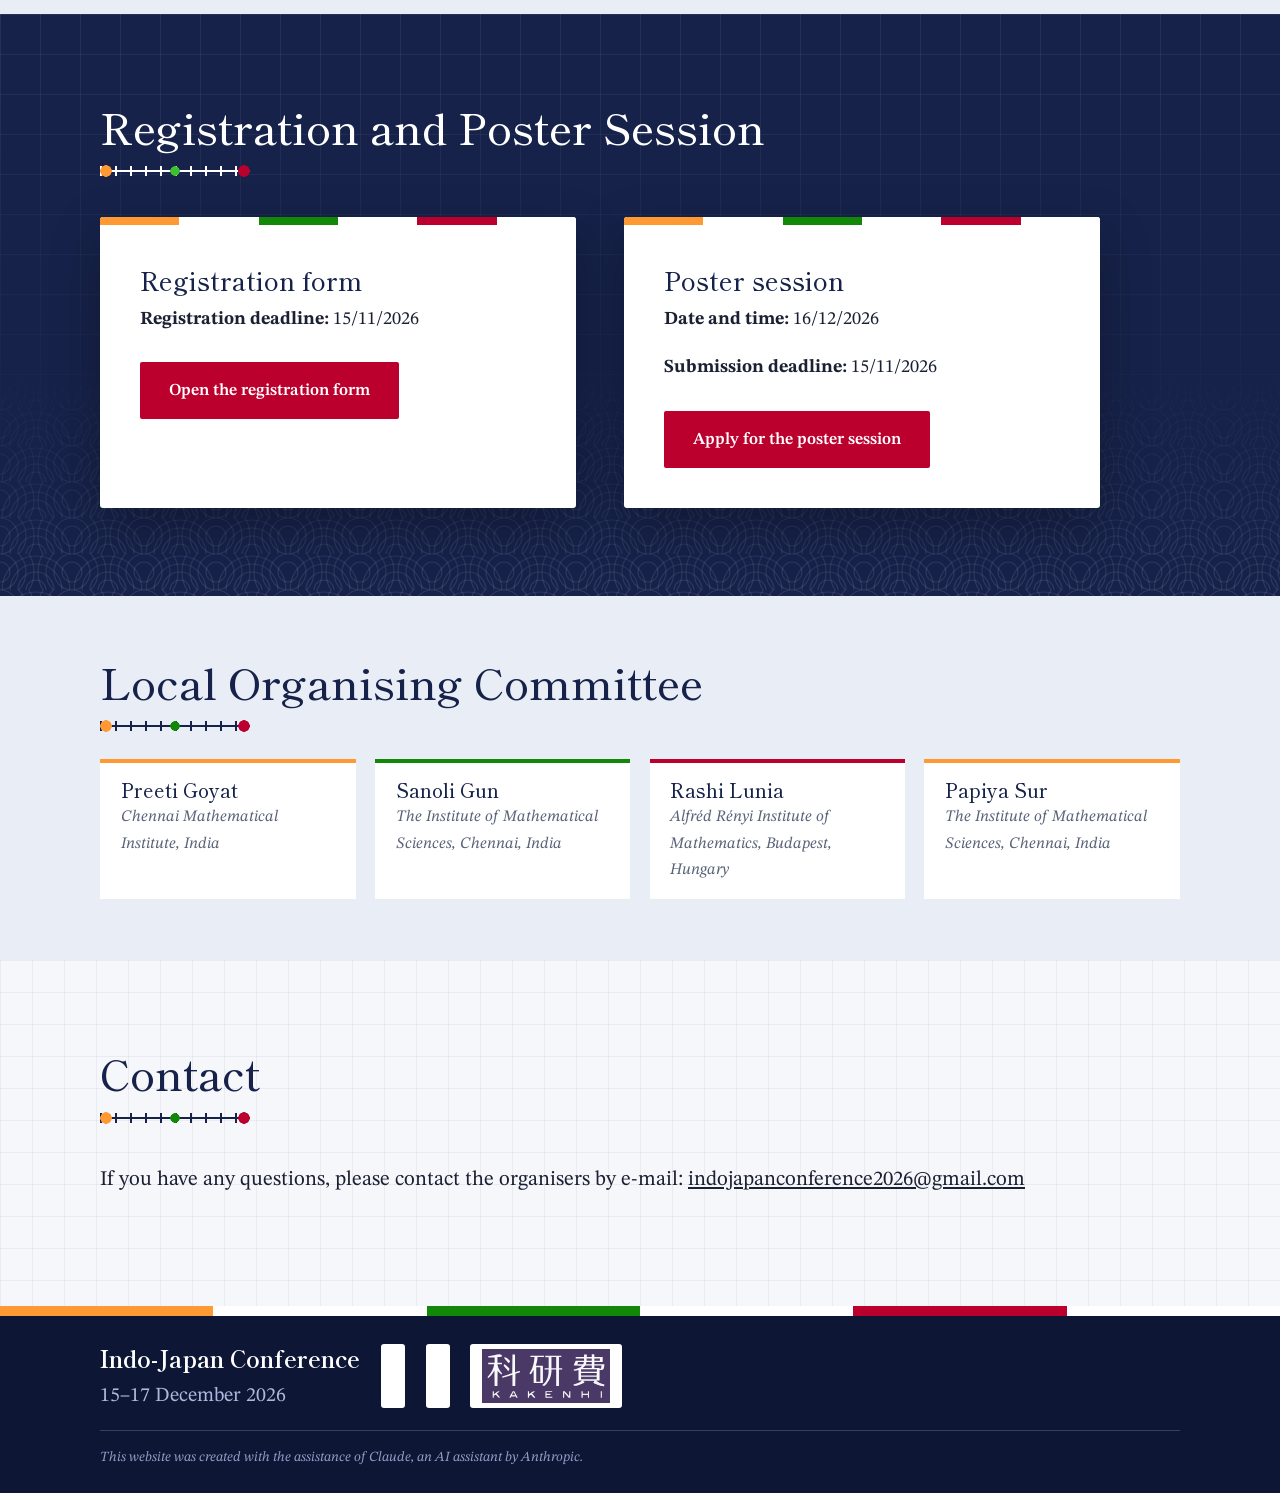
==== commit 5d1ac5c4: "Update conference URL and description Updated conference URL and modified the description text." ====
--- a/index.html
+++ b/index.html
@@ -44,7 +44,7 @@
     "name": "Alladi Ramakrishnan Hall, The Institute of Mathematical Sciences",
     "address": { "@type": "PostalAddress", "addressLocality": "Chennai", "addressCountry": "IN" }
   },
-  "url": "https://gkgaurav.github.io/Indo-Japan-Conference/"
+  "url": "https://gkgaurav.github.io/L-functions and Multiple Zeta functions/"
 }
 </script>
 </head>
@@ -95,7 +95,7 @@
         <h2>About the conference</h2>
       </div>
       <!-- EDIT: replace this text with your own description -->
-      <p>This conference brings together mathematicians from India and Japan to share recent results, start new research and strengthen the long-standing ties between the two mathematical communities.</p>
+      <p>The aim of this conference is to bring together mathematicians from India and Japan to share recent results, start new research and strengthen the long-standing ties between the two mathematical communities.</p>
     </div>
 
     <aside class="facts" aria-label="Key facts">
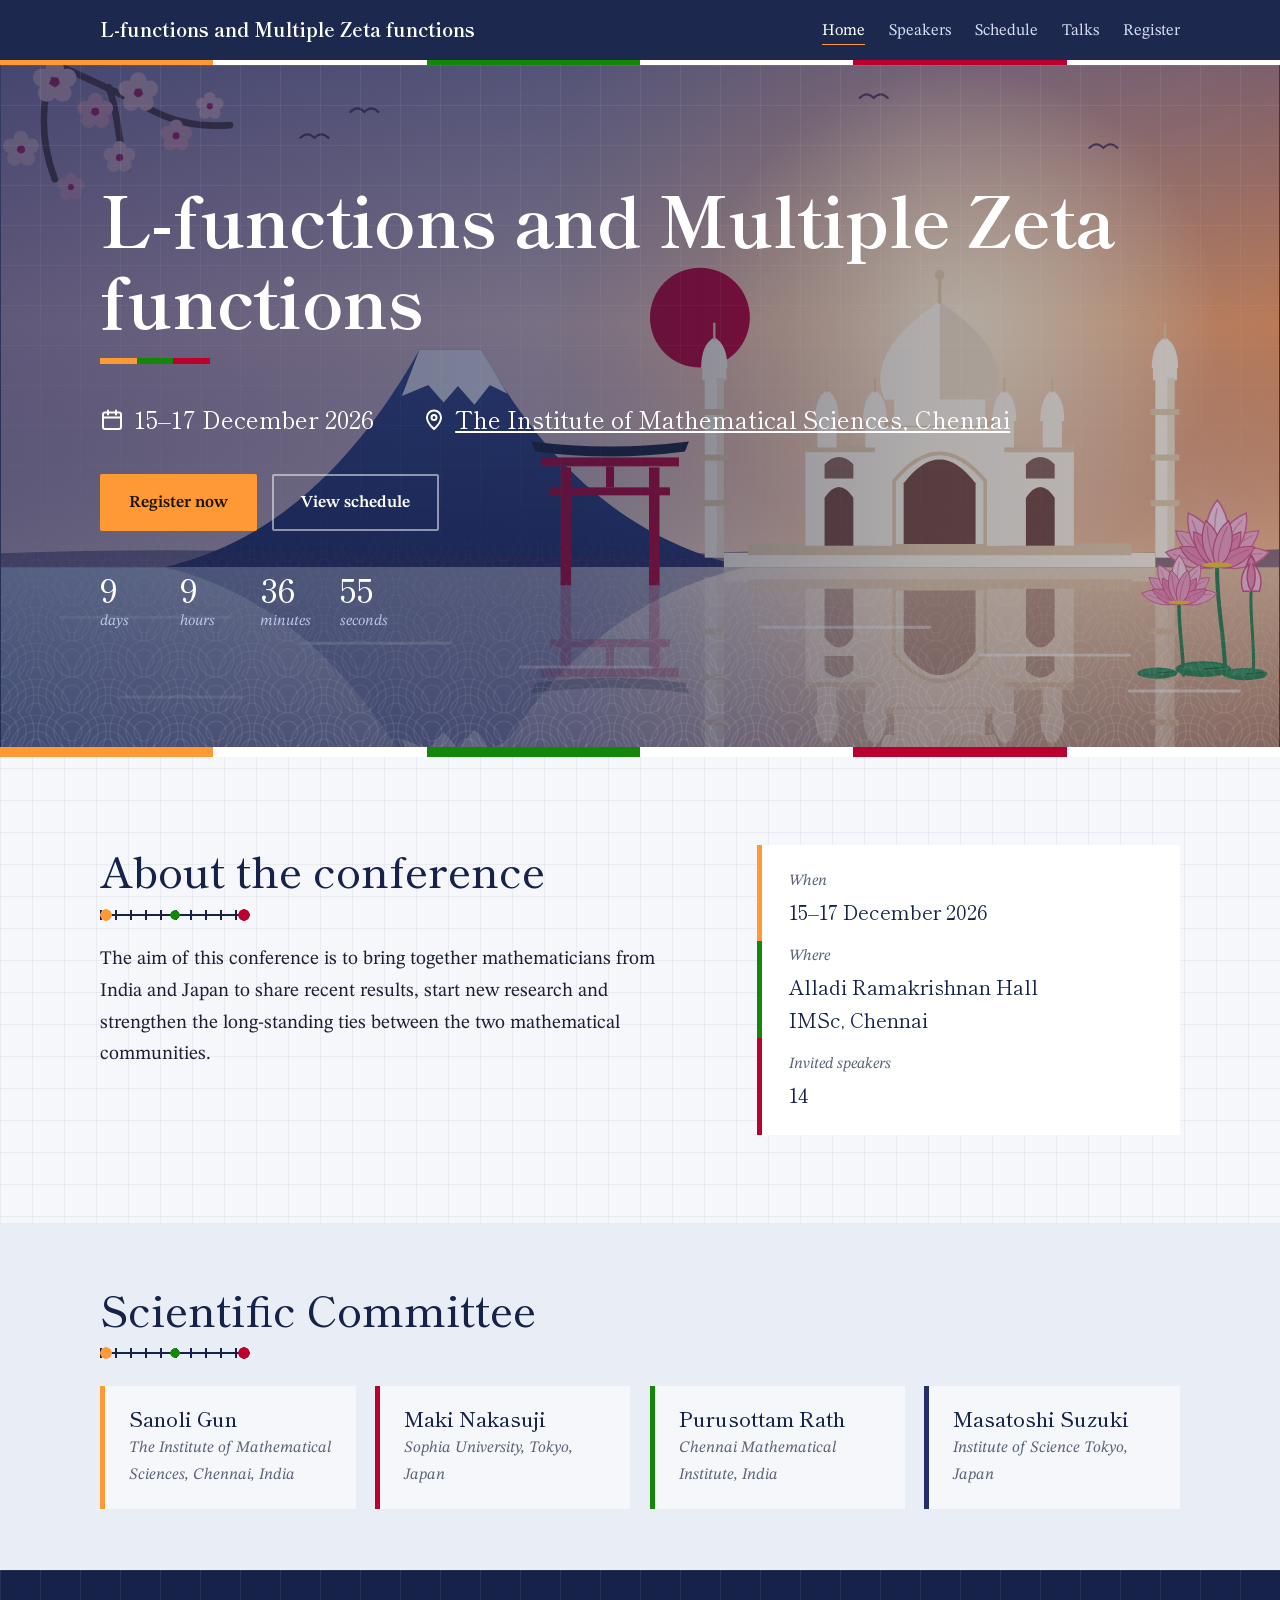
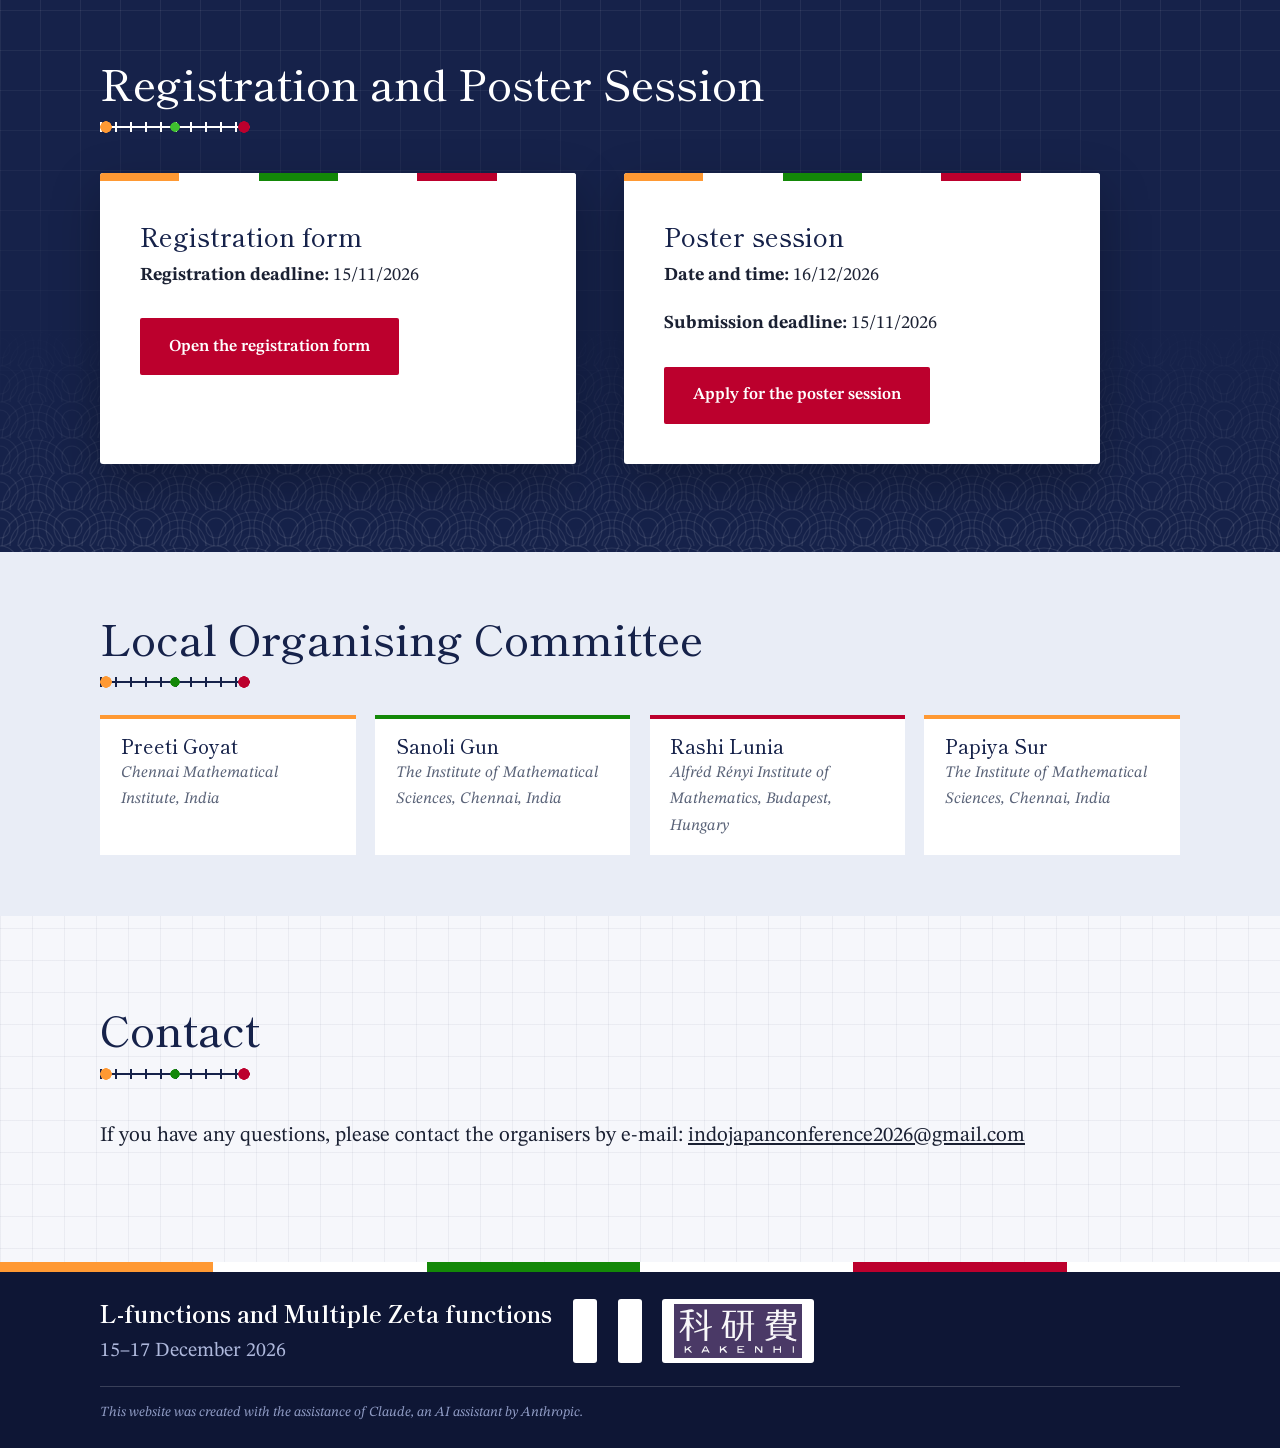
==== commit c3717267: "Update countdown target time to 09:45" ====
--- a/index.html
+++ b/index.html
@@ -201,7 +201,7 @@
 <script>
   // Countdown to 15 December 2026, 09:00 local time
   (function () {
-    var target = new Date(2026, 11, 15, 9, 0, 0).getTime();
+    var target = new Date(2026, 11, 15, 9, 45, 0).getTime();
     var box = document.getElementById('countdown');
     var d = document.getElementById('cd-d'), h = document.getElementById('cd-h'),
         m = document.getElementById('cd-m'), s = document.getElementById('cd-s');
--- a/style.css
+++ b/style.css
@@ -308,6 +308,9 @@
   #oc .sec-head h2 { white-space: nowrap; }
 }
 
+/* long title: two lines, smaller heading */
+.hero h1 { font-size: clamp(2.2rem, 5.6vw, 4.4rem); }
+
 /* bigger footer, and the line saying Claude was used */
 footer { padding: 0 0 1.5rem; font-size: 1.25rem; }
 footer::before { height: 10px; margin-bottom: 1.4rem; }
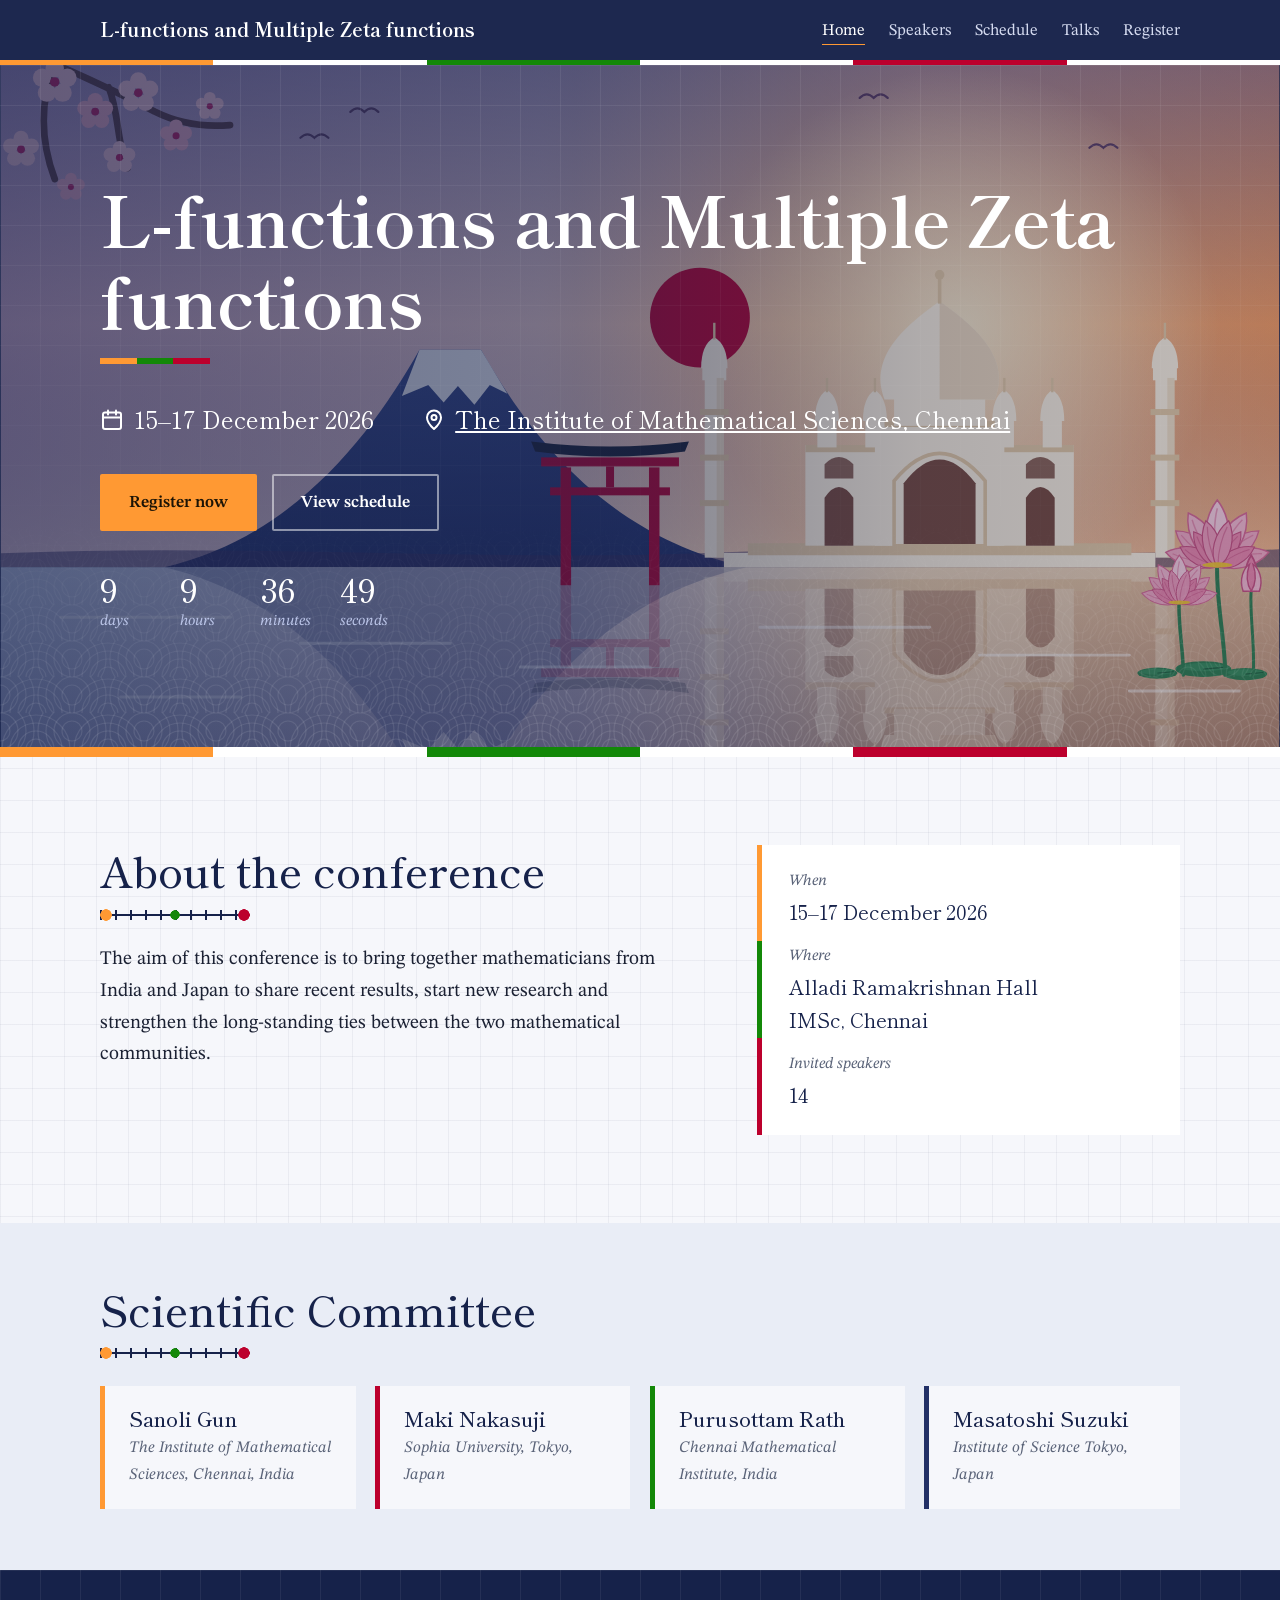
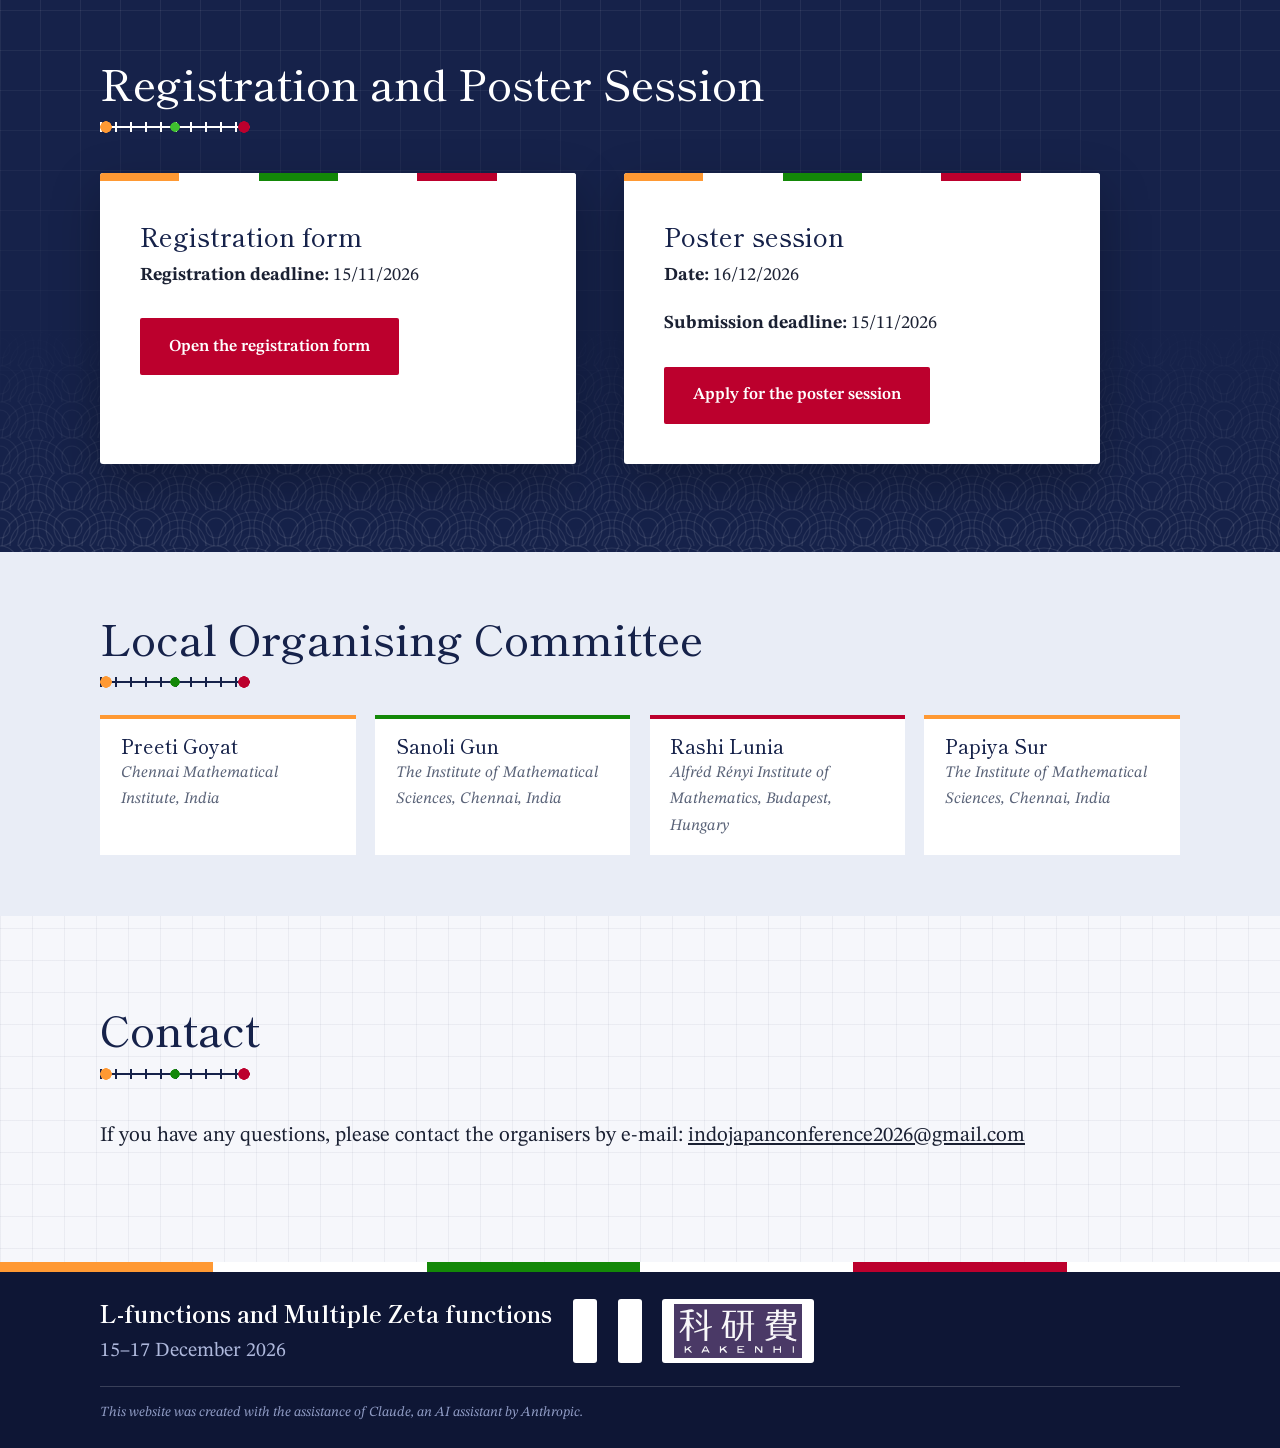
==== commit b9b7bad1: "Fix event description and update poster session date label Updated the event description and modifie" ====
--- a/index.html
+++ b/index.html
@@ -5,7 +5,7 @@
 <meta name="viewport" content="width=device-width, initial-scale=1">
 <!-- Search engines: title (about 60 characters) and description (about 155 characters) -->
 <title>L-functions and Multiple Zeta functions</title>
-<meta name="description" content=" L-functions and Multiple Zeta functions, 15–17 December 2026, IMSc Chennai. Speakers, schedule, registration and travel information.">
+<meta name="description" content=" L-functions and Multiple Zeta functions, 15–17 December 2026, The Institute of Mathematical Sciences, Chennai. Speakers, schedule, registration and travel information.">
 <meta name="theme-color" content="#16224A">
 
 <link rel="canonical" href="https://gkgaurav2202.github.io/L-functions and Multiple Zeta functions/">
@@ -152,7 +152,7 @@
       <div class="reg-card">
         <div class="reg-body">
           <h3>Poster session</h3>
-          <p><b>Date and time:</b> 16/12/2026</p>
+          <p><b>Date:</b> 16/12/2026</p>
           <p><b>Submission deadline:</b> 15/11/2026</p>
           <!-- EDIT: paste the link of the poster form (or an email link such as mailto:your-email@example.com) in the href below -->
           <a class="btn" href="https://forms.gle/d2ALkyGEgwiprrQc6" target="_blank" rel="noopener noreferrer">Apply for the poster session</a>
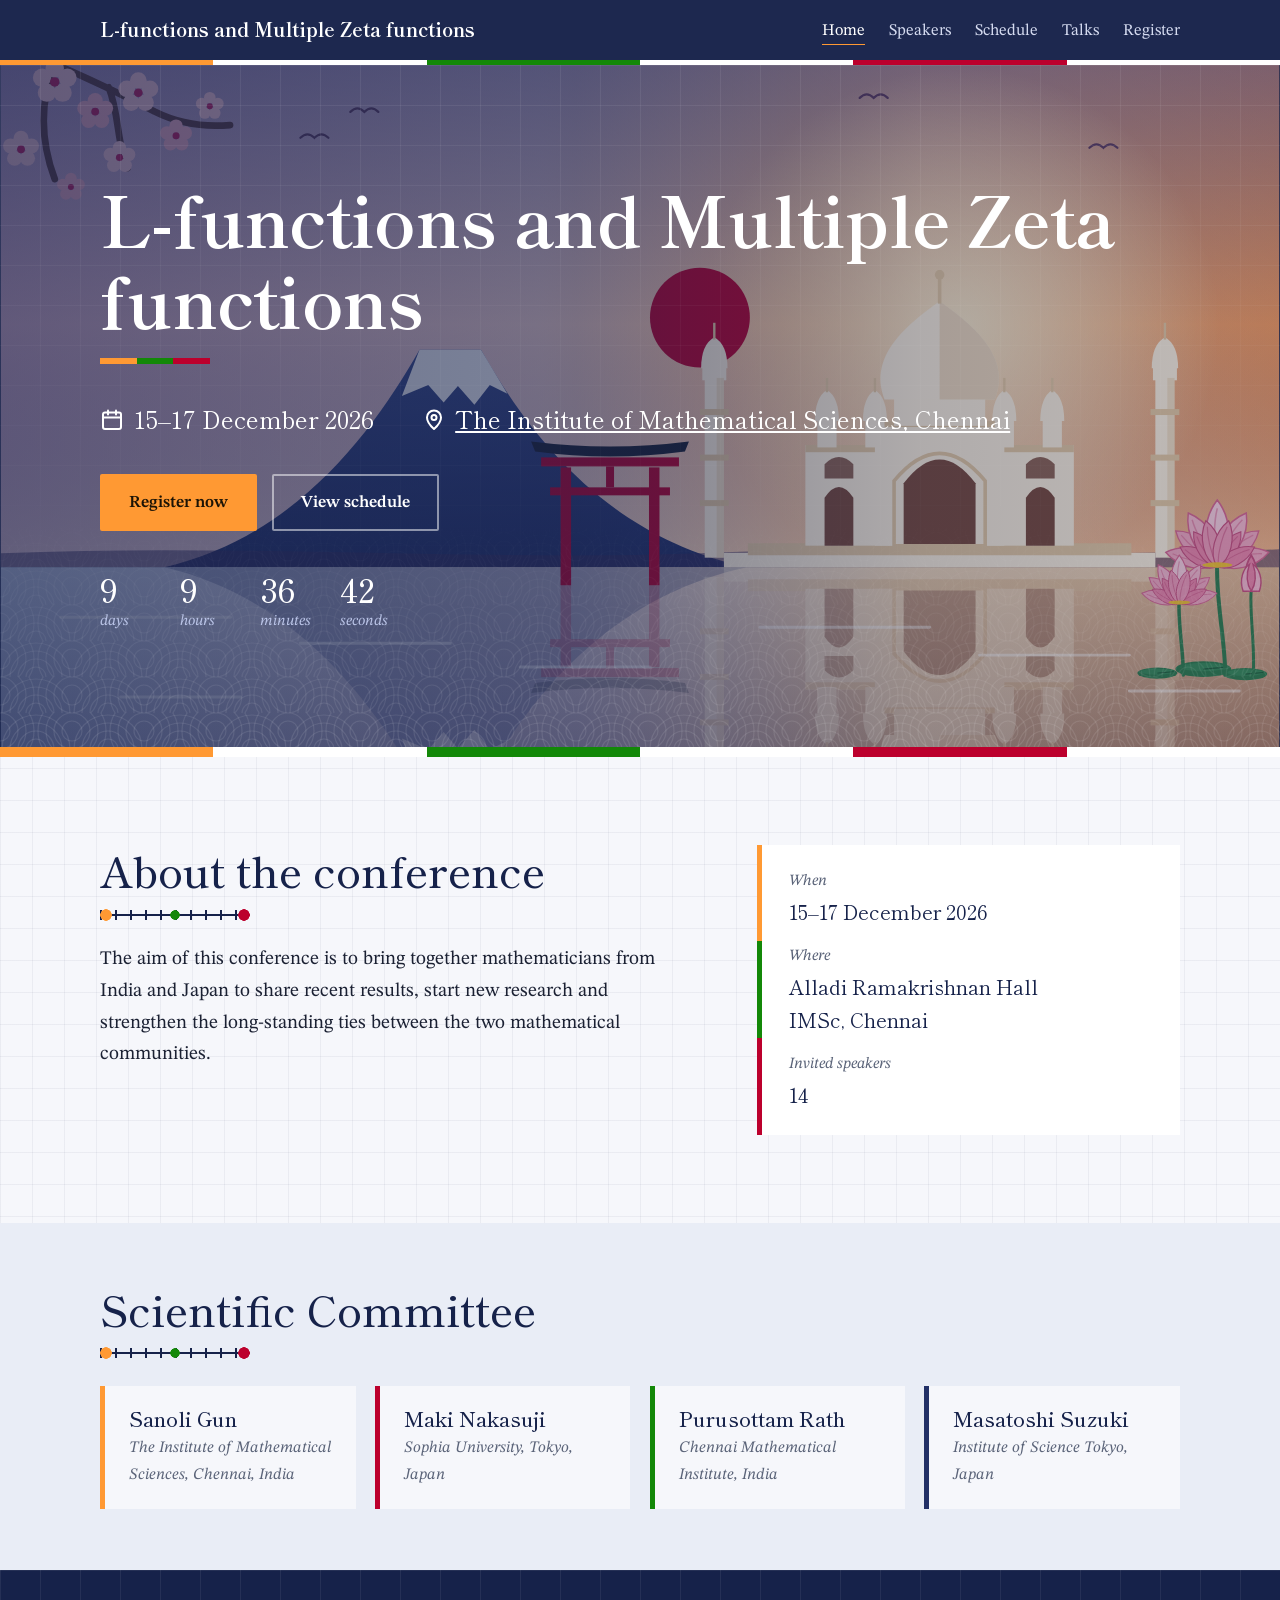
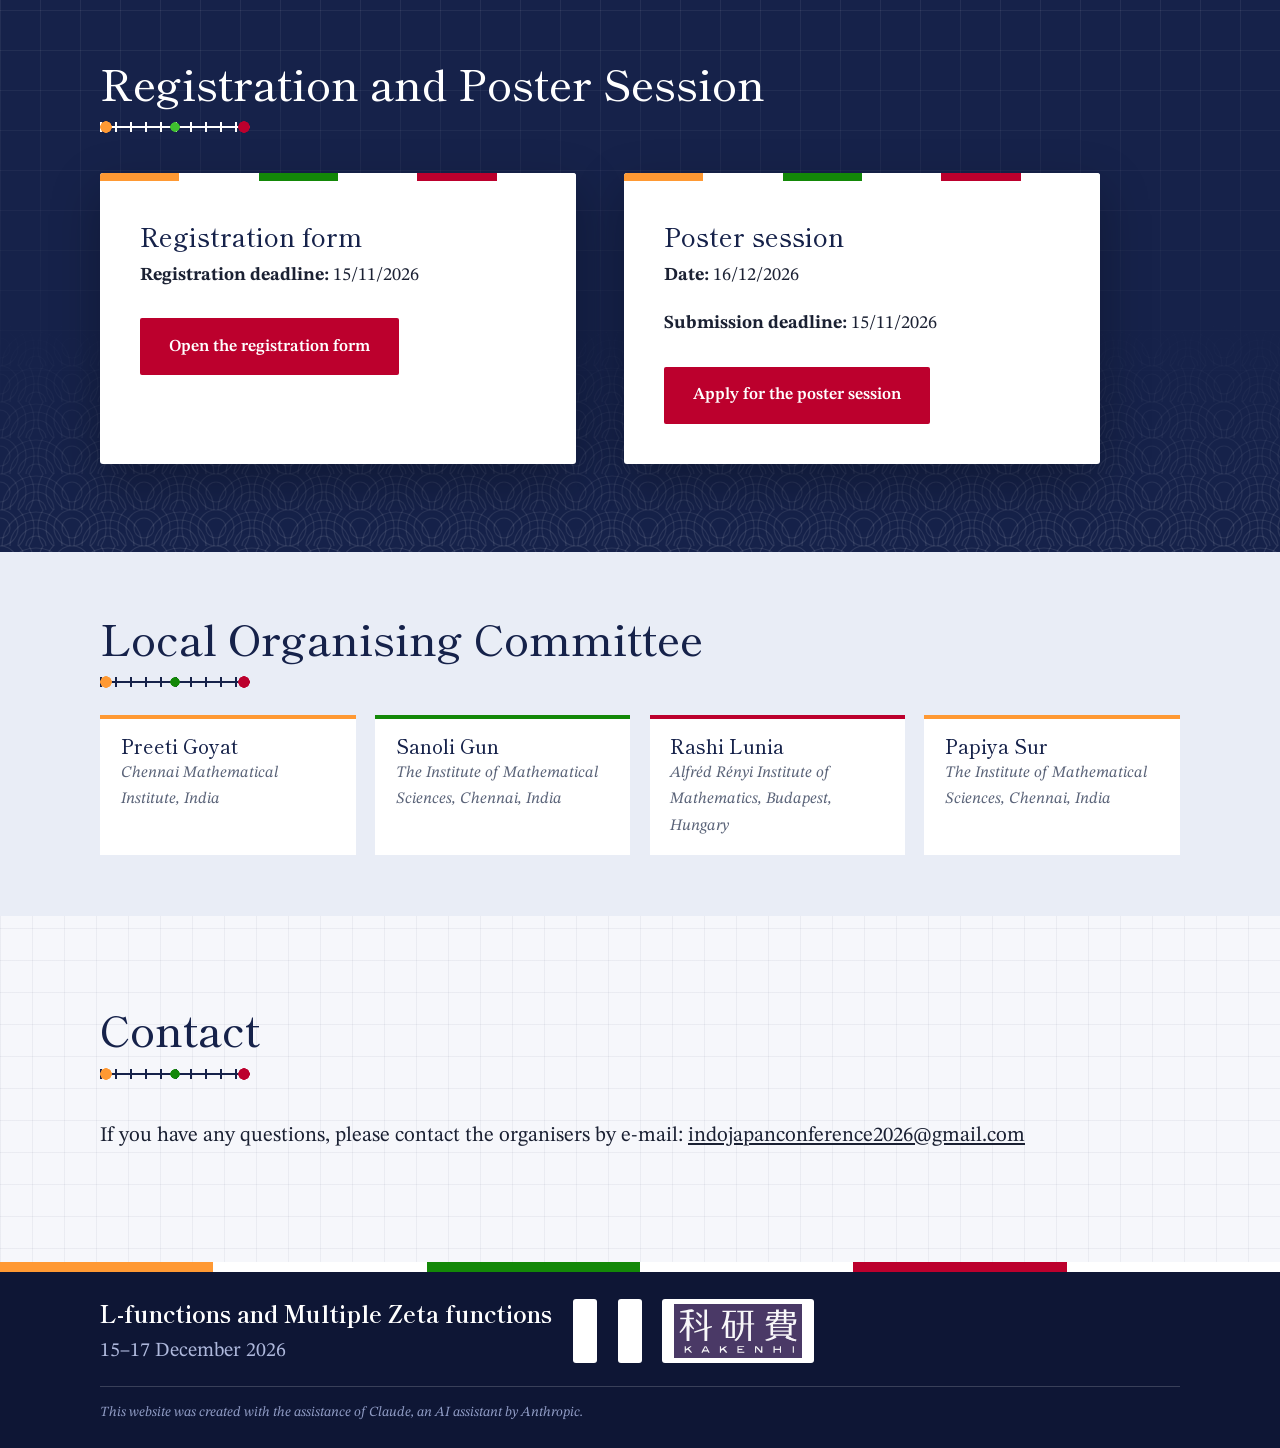
==== commit 22c3629a: "Fix Open Graph meta tags for URL and image" ====
--- a/index.html
+++ b/index.html
@@ -14,8 +14,8 @@
 <meta property="og:type" content="website">
 <meta property="og: title" content=" L-functions and Multiple Zeta functions, 15–17 December 2026">
 <meta property="og: description" content=" The Institute of Mathematical Sciences, Chennai. Speakers, schedule, registration and travel information.">
-<meta property="og:url" content="https://gkgaurav2202.github.io/L-functions and Multiple Zeta functions/">
-<meta property="og:image" content="https://gkgaurav2202.github.io/L-functions and Multiple Zeta functions/share.jpg">
+<meta property="og:url" content="https://gkgaurav2202.github.io/L-functions-and-Multiple-Zeta-functions/">
+<meta property="og:image" content="https://gkgaurav2202.github.io/L-functions-and-Multiple-Zeta-functions/share.jpg">
 <meta name="twitter:card" content="summary_large_image">
 
 <!-- Google Search Console: remove the arrows around the next line and paste the code Google gives you -->
--- a/style.css
+++ b/style.css
@@ -319,3 +319,19 @@
 footer .footer-id { gap: .8rem 1.3rem; }
 footer .footer-id img { height: 64px; padding: 5px 12px; }
 footer .footer-note { flex: 1 1 100%; margin: 1.1rem 0 0; padding-top: .9rem; border-top: 1px solid rgba(255,255,255,.18); font-size: .7em; font-style: italic; color: #8F9BC4; }
+
+.hero h1 { font-size: clamp(2.2rem, 5.6vw, 4.4rem); }
+
+footer { padding: 0 0 1.5rem; font-size: 1.25rem; }
+footer::before { height: 10px; margin-bottom: 1.4rem; }
+footer .wrap { gap: 1.3rem; }
+footer strong { font-size: 1.45rem; }
+footer .footer-id { gap: .8rem 1.3rem; }
+footer .footer-id img { height: 64px; padding: 5px 12px; }
+footer .footer-note { flex: 1 1 100%; margin: 1.1rem 0 0; padding-top: .9rem; border-top: 1px solid rgba(255,255,255,.18); font-size: .7em; font-style: italic; color: #8F9BC4; }
+
+@media (max-width: 1000px) {
+  .nav .wrap { flex-wrap: wrap; gap: 0 1.2rem; padding-top: .45rem; }
+  .brand { display: block; flex: 1 1 100%; font-size: 1rem; white-space: normal; line-height: 1.25; }
+  .nav nav { flex: 1 1 100%; }
+}
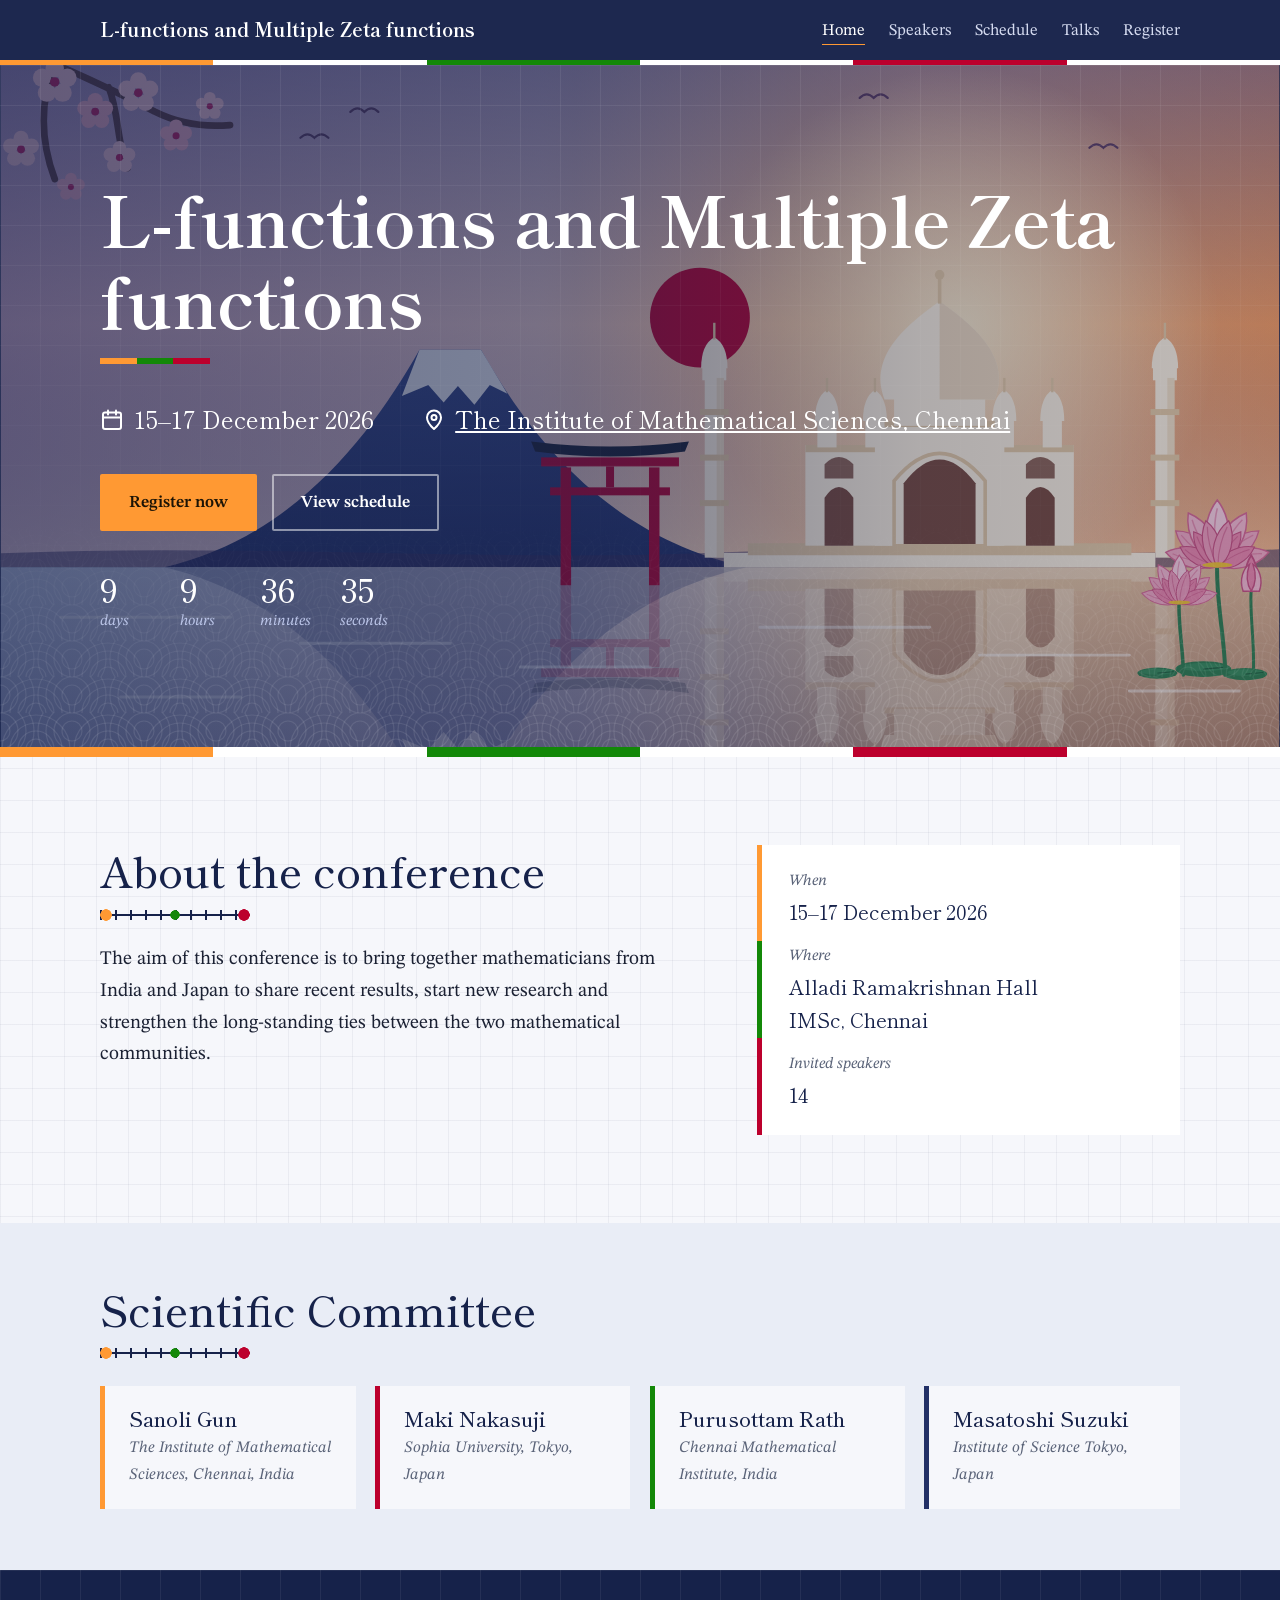
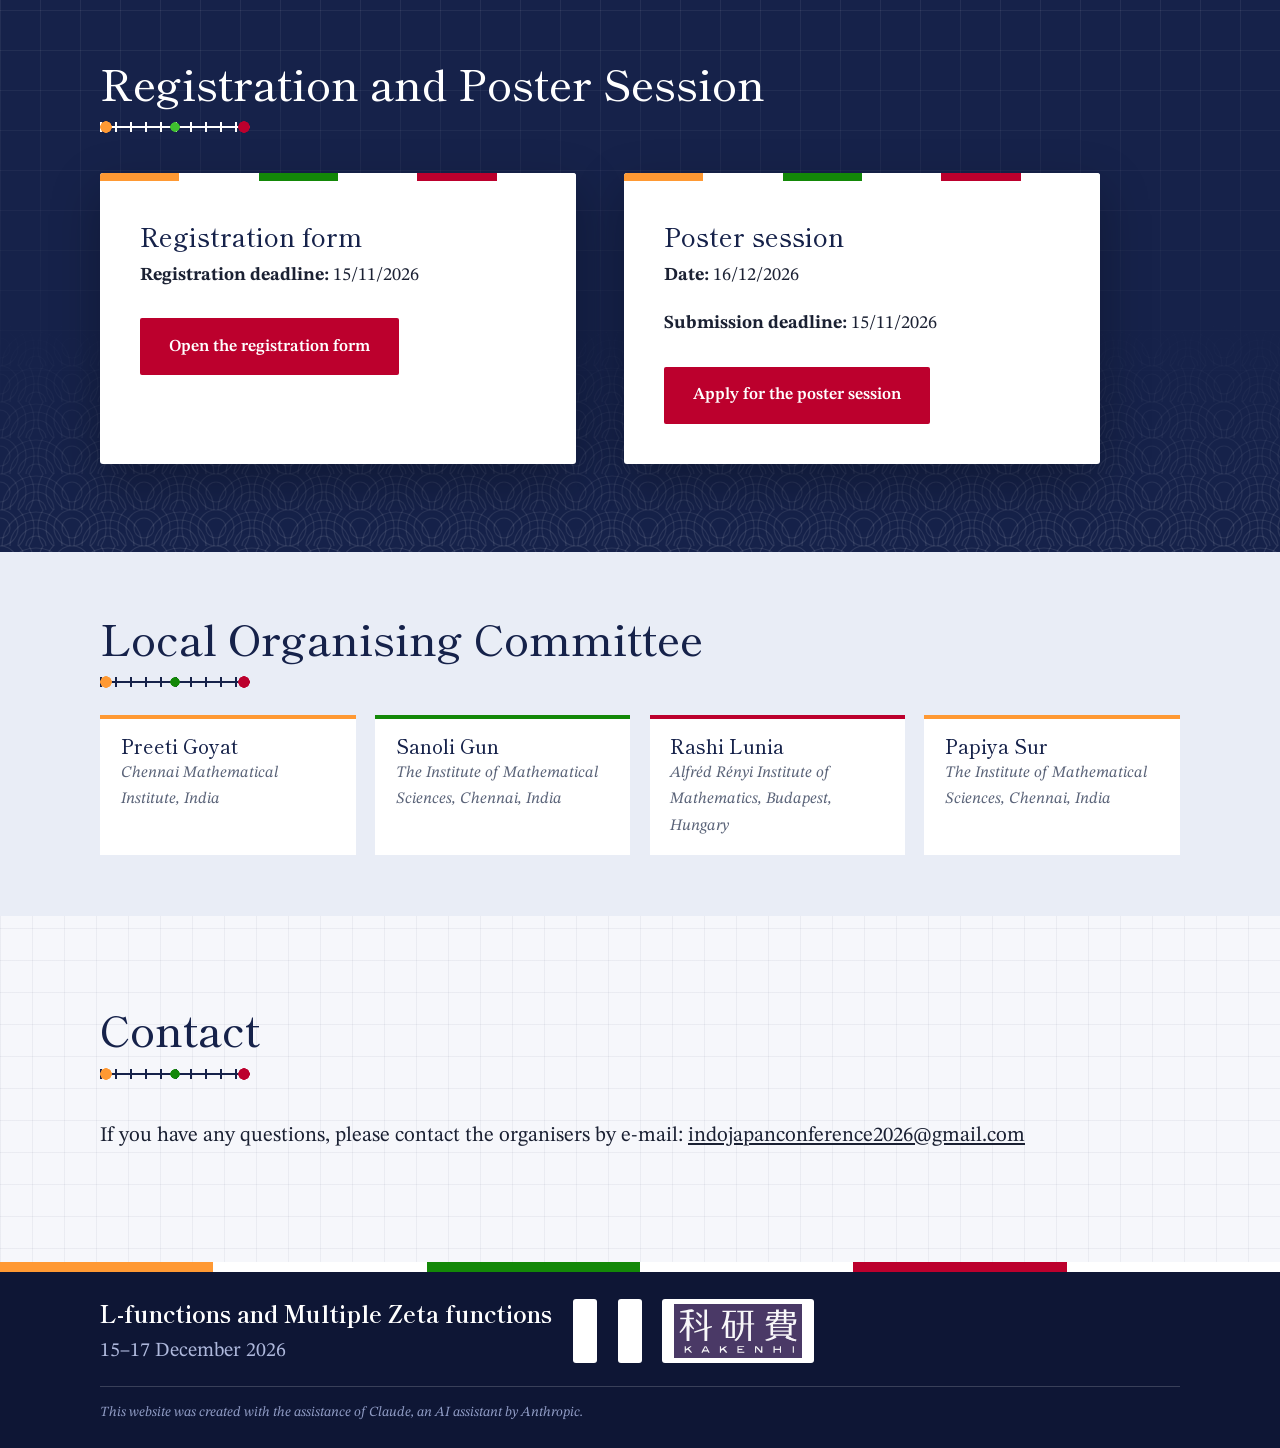
==== commit 808a6d95: "Update HTML metadata for conference details" ====
--- a/index.html
+++ b/index.html
@@ -4,19 +4,22 @@
 <meta charset="UTF-8">
 <meta name="viewport" content="width=device-width, initial-scale=1">
 <!-- Search engines: title (about 60 characters) and description (about 155 characters) -->
-<title>L-functions and Multiple Zeta functions</title>
-<meta name="description" content=" L-functions and Multiple Zeta functions, 15–17 December 2026, The Institute of Mathematical Sciences, Chennai. Speakers, schedule, registration and travel information.">
-<meta name="theme-color" content="#16224A">
-
-<link rel="canonical" href="https://gkgaurav2202.github.io/L-functions and Multiple Zeta functions/">
-
-<!-- Preview when the link is shared on WhatsApp, LinkedIn, e-mail and so on -->
+
+
+<title>L-functions and Multiple Zeta functions | Chennai 2026</title>
+<meta name="description" content="L-functions and Multiple Zeta functions, 15–17 December 2026, The Institute of Mathematical Sciences, Chennai. A joint India–Japan conference.">
+<link rel="canonical" href="https://gkgaurav2202.github.io/L-functions-and-Multiple-Zeta-functions/">
 <meta property="og:type" content="website">
-<meta property="og: title" content=" L-functions and Multiple Zeta functions, 15–17 December 2026">
-<meta property="og: description" content=" The Institute of Mathematical Sciences, Chennai. Speakers, schedule, registration and travel information.">
+<meta property="og:title" content="L-functions and Multiple Zeta functions, 15–17 December 2026">
+<meta property="og:description" content="The Institute of Mathematical Sciences, Chennai.">
+<meta property="og:site_name" content="L-functions and Multiple Zeta functions">
 <meta property="og:url" content="https://gkgaurav2202.github.io/L-functions-and-Multiple-Zeta-functions/">
 <meta property="og:image" content="https://gkgaurav2202.github.io/L-functions-and-Multiple-Zeta-functions/share.jpg">
+<meta property="og:image:width" content="1200">
+<meta property="og:image:height" content="630">
 <meta name="twitter:card" content="summary_large_image">
+<meta name="twitter:title" content="L-functions and Multiple Zeta functions, 15–17 December 2026">
+<meta name="twitter:image" content="https://gkgaurav2202.github.io/L-functions-and-Multiple-Zeta-functions/share.jpg">
 
 <!-- Google Search Console: remove the arrows around the next line and paste the code Google gives you -->
 <meta name="google-site-verification" content="HwJJioIy0A5GZD3uEQalhHH--fMEt3Ql0PctQBB187Q" />
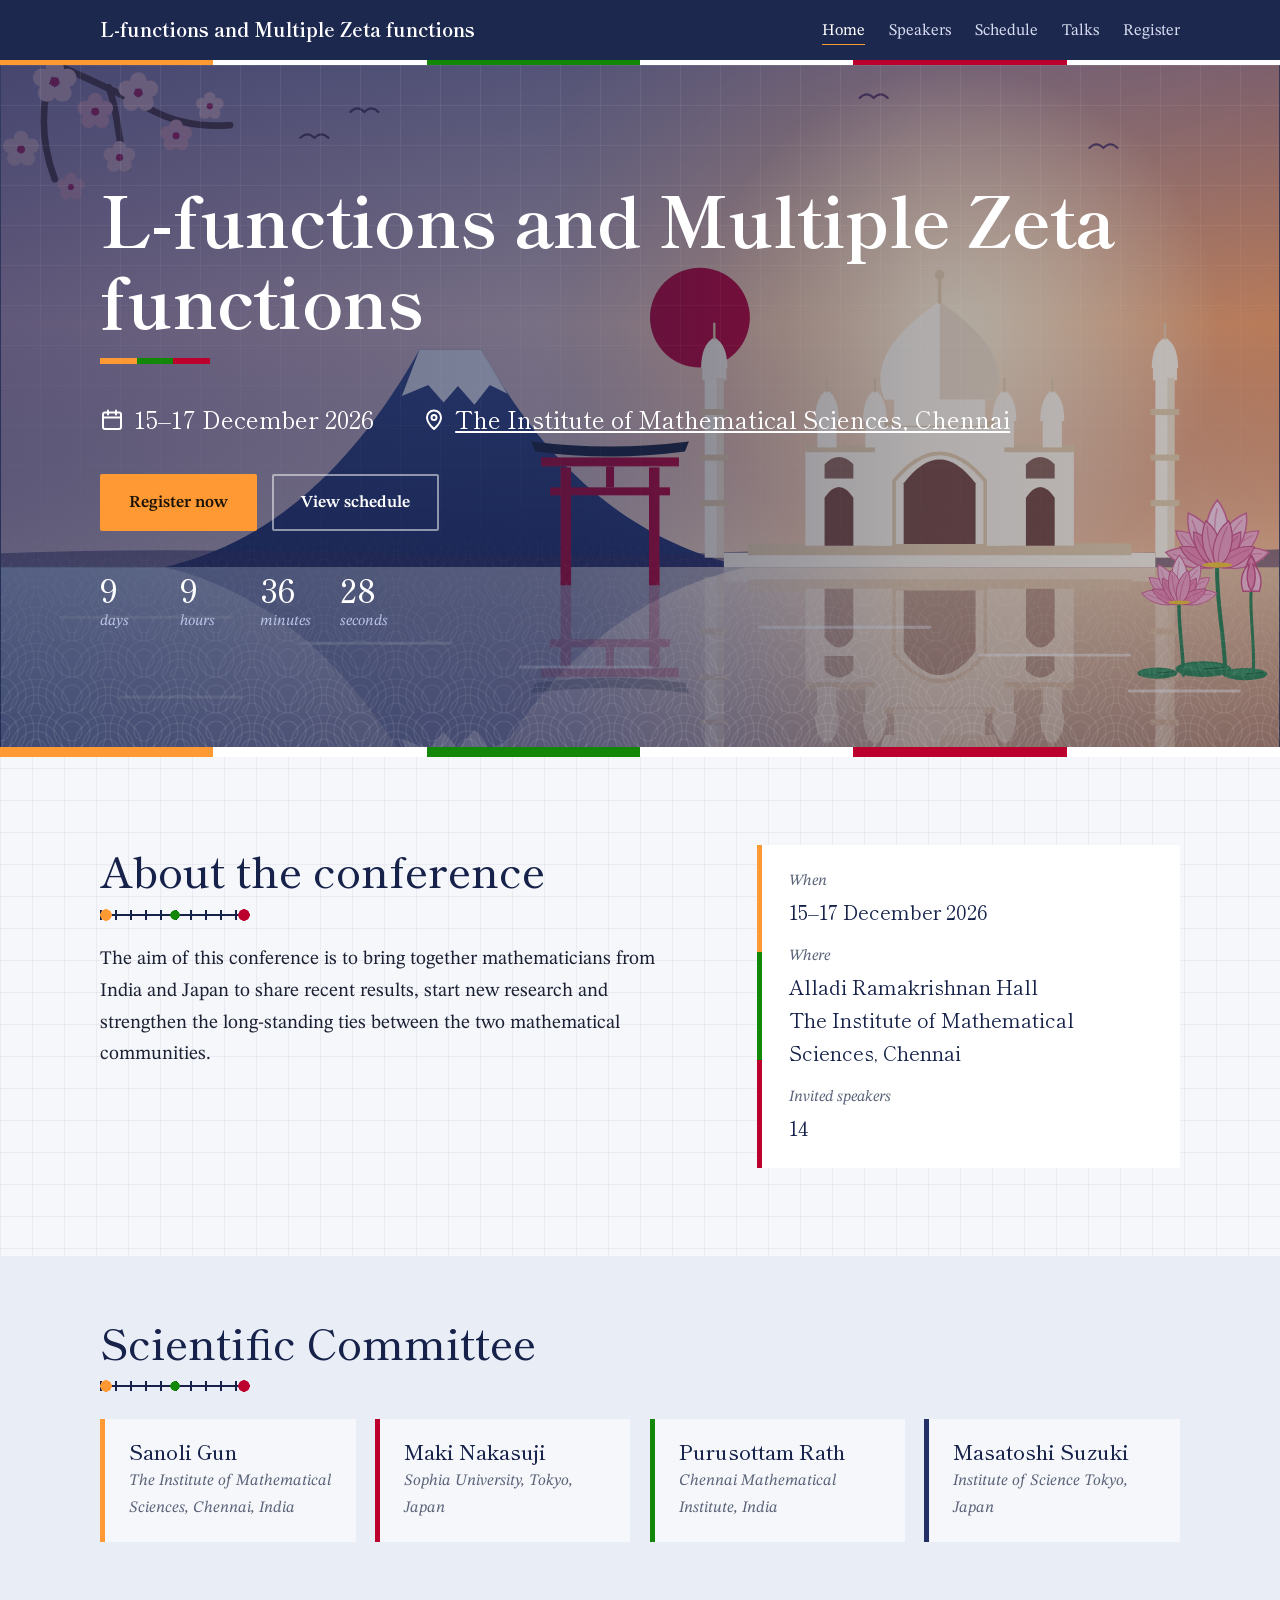
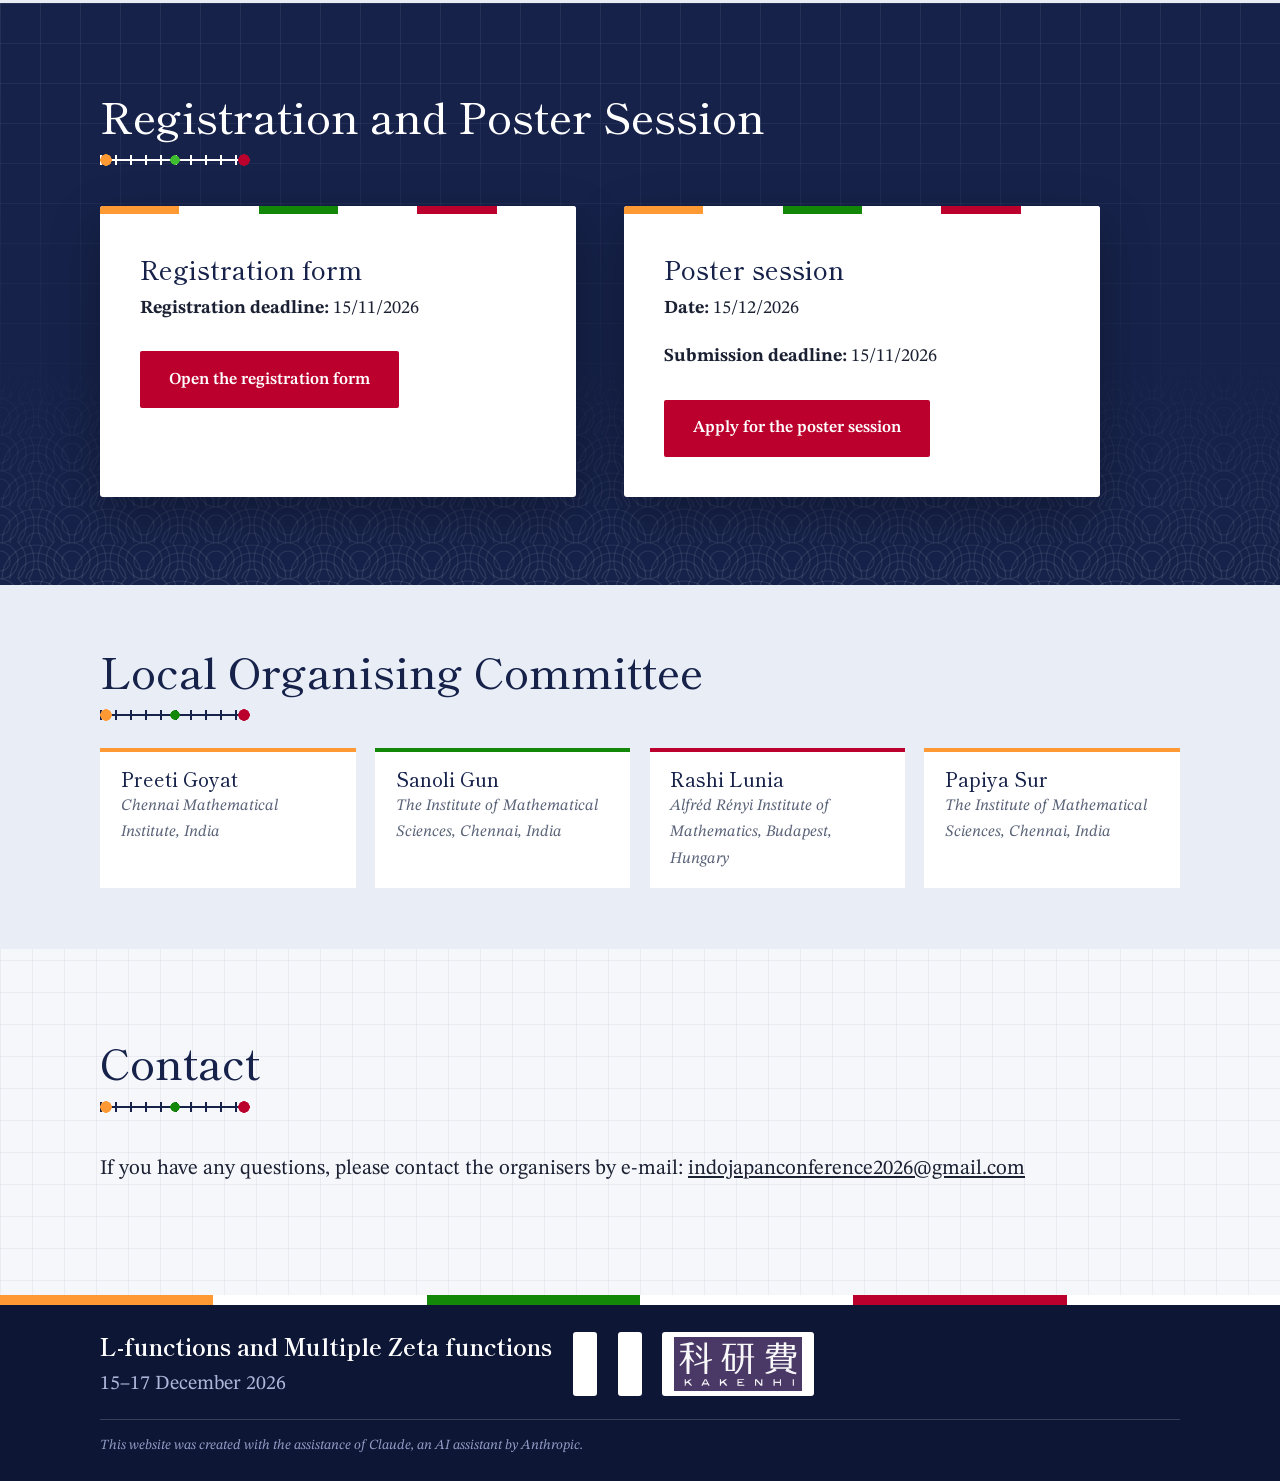
==== commit 15aef9bf: "Fix event details and update countdown time" ====
--- a/index.html
+++ b/index.html
@@ -36,7 +36,7 @@
 {
   "@context": "https://schema.org",
   "@type": "Event",
-  "name": "L-functions and Multiple Zeta functions ",
+  "name": "L-functions and Multiple Zeta functions",
   "description": "A conference bringing together mathematicians from India and Japan to share recent results.",
   "startDate": "2026-12-15",
   "endDate": "2026-12-17",
@@ -47,7 +47,8 @@
     "name": "Alladi Ramakrishnan Hall, The Institute of Mathematical Sciences",
     "address": { "@type": "PostalAddress", "addressLocality": "Chennai", "addressCountry": "IN" }
   },
-  "url": "https://gkgaurav.github.io/L-functions and Multiple Zeta functions/"
+  "image": "https://gkgaurav2202.github.io/L-functions-and-Multiple-Zeta-functions/share.jpg",
+  "url": "https://gkgaurav2202.github.io/L-functions-and-Multiple-Zeta-functions/"
 }
 </script>
 </head>
@@ -107,7 +108,7 @@
         <dd>15–17 December 2026</dd>
         <dt>Where</dt>
         <dd>Alladi Ramakrishnan Hall<br>
-          IMSc, Chennai</dd>
+          The Institute of Mathematical Sciences, Chennai</dd>
         <dt>Invited speakers</dt>
         <dd>14</dd>
       </dl>
@@ -155,7 +156,7 @@
       <div class="reg-card">
         <div class="reg-body">
           <h3>Poster session</h3>
-          <p><b>Date:</b> 16/12/2026</p>
+          <p><b>Date:</b> 15/12/2026</p>
           <p><b>Submission deadline:</b> 15/11/2026</p>
           <!-- EDIT: paste the link of the poster form (or an email link such as mailto:your-email@example.com) in the href below -->
           <a class="btn" href="https://forms.gle/d2ALkyGEgwiprrQc6" target="_blank" rel="noopener noreferrer">Apply for the poster session</a>
@@ -202,7 +203,7 @@
 <script src="footer.js"></script>
 
 <script>
-  // Countdown to 15 December 2026, 09:00 local time
+  // Countdown to 15 December 2026, 09:45 local time
   (function () {
     var target = new Date(2026, 11, 15, 9, 45, 0).getTime();
     var box = document.getElementById('countdown');
